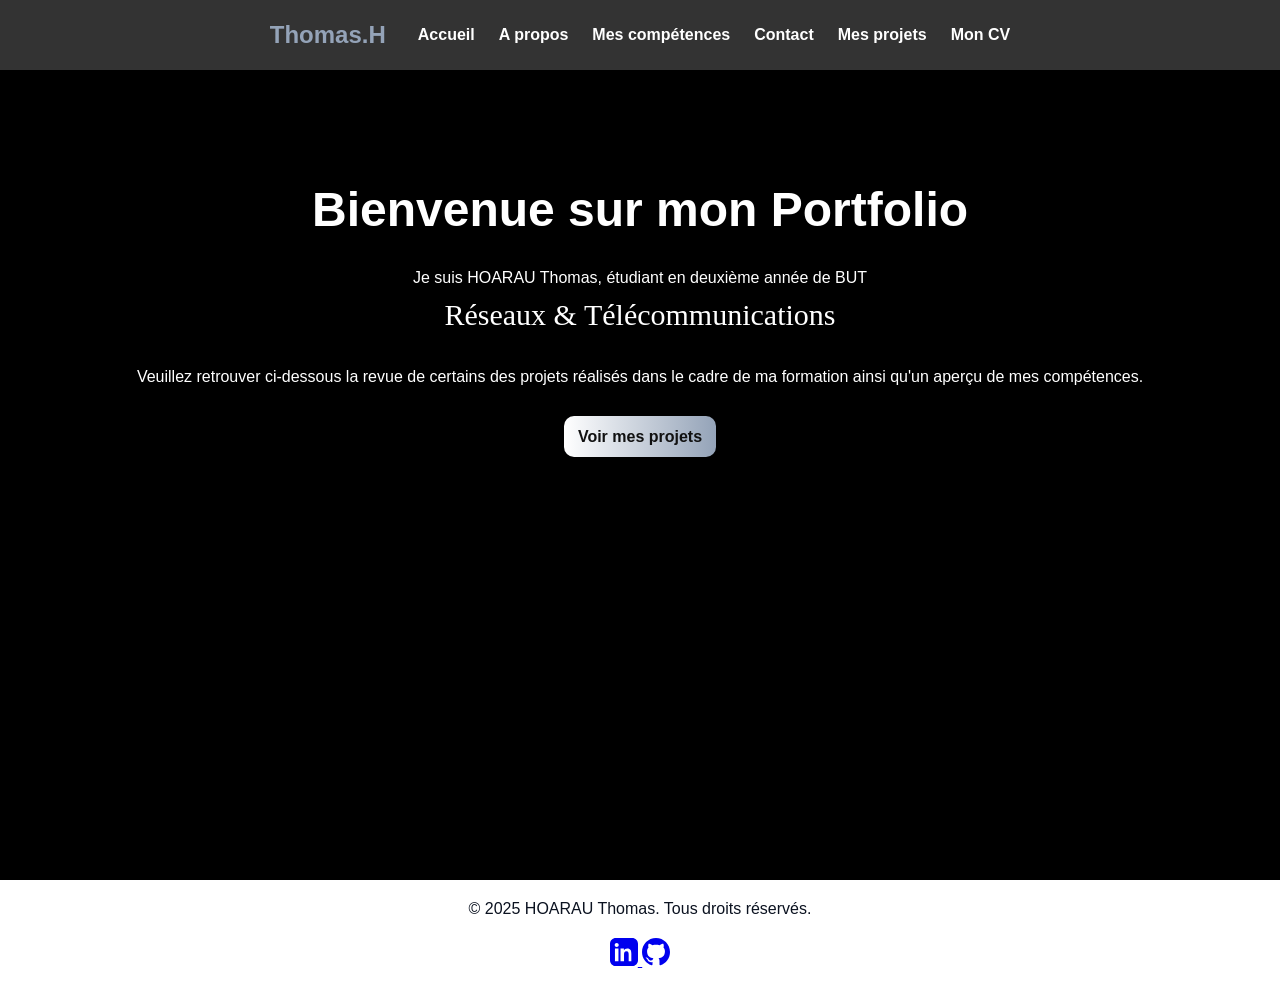
==== index.html @ 3e9ec756 "ajout projet cedric et hierachisation des fichiers" ====
<!DOCTYPE html>
<html lang="fr">

<head>
    <meta charset="UTF-8">
    <meta name="viewport" content="width=device-width, initial-scale=1.0">
    <title>Portfolio</title>
    <link rel="icon" href="">
    <link rel="stylesheet" href="style.css">
    <link href="https://api.fontshare.com/v2/css?f[]=cabinet-grotesk@800&f[]=boska@501&display=swap" rel="stylesheet">

</head>


    <!-- En-tête -->
    <header>
        <nav>
            <div class="logo">Thomas.H</div>
            <ul>
                <li><a href="#hero" onclick="openTab(event, 'hero')">Accueil</a></li>
                <li><a href="#about" onclick="openTab(event, 'about')">A propos</a></li>
                <li><a href="#competences" onclick="openTab(event, 'competences')">Mes compétences</a></li>
                <li><a href="#contact" onclick="openTab(event, 'contact')">Contact</a></li>
                <li><a href="#projets" onclick="openTab(event, 'projets')">Mes projets</a></li>
                <li><a href="#cv" onclick="openTab(event, 'cv')">Mon CV</a></li>
                
            </ul>
        </nav>
    </header>
<body>
    <!-- Section Hero -->
    <section id="hero" div class="hero tab-content">
        <br><br><br><br>
        <h1>Bienvenue sur mon Portfolio</h1>
        <p>Je suis HOARAU Thomas, étudiant en deuxième année de BUT <br> <span class="rt">Réseaux &
                Télécommunications</span> <br><br>
            Veuillez retrouver ci-dessous la revue de certains des projets réalisés dans le cadre de ma formation ainsi
            qu'un aperçu de mes compétences.</p>
        <br>
        <a href="#projets" onclick="openTab(event, 'projets')" class="btn">Voir mes projets</a>

    </section>

    <!-- Section A propos -->
    
    <section id="about" class="tab-content hidden">
        <br><br><br><br>
        <div class="about-exp">
            <h2><span class="rt">A propos de moi</span></h2>

            <div class="about-card-container">
                <div class="exp-card">
                    <img src="img/moi.jpg" alt="">
                </div>

                <section style="display: flex; flex-direction: column; gap: 2rem; margin: 0 auto;">
                    <p>Tout d’abord, je suis HOARAU Thomas, j’ai actuellement 20 ans et je suis étudiant <br>en deuxième
                        année de <b>BUT - Réseaux & Télécom</b> à l’IUT de La Réunion.
                        <br>Sérieux et discipliné, je suis profondément investi dans ce que j’entreprend.
                    </p>

                    <p>Vous retrouverez mon parcours et mon experience sur mon CV :</p>
                    <a href="#cv" onclick="openTab(event, 'cv')" class="btn">Voir mon CV</a>
                </section>

            </div>

            <br>
            
        </div>

        <!-- Section Centre d'Inrérets-->
        <div id="about-exp">
            <h2><span class="rt">Mes Centres d’intérêt</span></h2>
            <p class="intro">En dehors de mes études et projets en réseaux & télécommunications, j’aime explorer ces
                domaines :</p><br>

            <div class="interests-grid">
                <div class="interest-card">
                    <div class="icon">⚽</div>
                    <h3>Sport </h3>
                    <p>Passionné de football et de musculation, j’aime me dépasser mais aussi travailler en équipe.</p>
                </div>

                <div class="interest-card">
                    <div class="icon">🎶</div>
                    <h3>Musique</h3>
                    <p>Amoureux de la musique, je passe beaucoup de temps à en écouter et parfois à en faire.</p>
                </div>

                <div class="interest-card">
                    <div class="icon">📘</div>
                    <h3>Apprentissage </h3>
                    <p>L'apprentissage est quelque chose dont j'accorde une certaine importance.</p>
                </div>

                <div class="interest-card">
                    <div class="icon">✈️</div>
                    <h3>Voyages & Découverte</h3>
                    <p>Découvrir de nouvelles cultures, paysages et modes de vie m’inspire beaucoup.</p>
                </div>

                <div class="interest-card">
                    <div class="icon">👔</div>
                    <h3>Mode & Fashion</h3>
                    <p>Fortement inspiré par le mouvement fashion, j'acorde une attention particulière à la mode et aux
                        sneackers.</p>
                </div>

            </div>
        </div>
        <br><br>
    </section>


    <!-- Section Compétences -->
    <section id="competences" class="tab-content hidden">
        <br><br><br><br>
        <h4><span class="rt">MES COMPÉTENCES</span></h4><br>

        <div class="competences-section">
            <h2 class="section-title">Compétences Techniques</h2>

            <div class="competence-flex">

            <div class="competences-grid">
                <p>Réseau</p>
                <div class="competence-item">
                    <div class="competence-title">Configuration Equipements Cisco</div>
                    <div class="competence-details">Routeurs, Switchs</div>
                </div>
                <div class="competence-item">
                    <div class="competence-title">Services Réseaux</div>
                    <div class="competence-details">DNS, DHCP, SSH</div>
                </div>
                <div class="competence-item">
                    <div class="competence-title">Protocole réseau</div>
                    <div class="competence-details">VLAN, FHRP, Etherchannel...</div>
                </div>
                <div class="competence-item">
                    <div class="competence-title">Protocole de routage</div>
                    <div class="competence-details">OSPF, RIP, EIGRP</div>
                </div>
                <div class="competence-item">
                    <div class="competence-title">Sécurité</div>
                    <div class="competence-details">Pare-Feu Stormshield, ACL</div>
                </div>
            </div>

            <div class ="competences-grid">
                <p>Système / Informatique </p>
                
                <div class="competence-item">
                    <div class="competence-title">Administration Systèmes</div>
                    <div class="competence-details">Linux/Unix, Active Directory</div>
                </div>

                <div class="competence-item">
                    <div class="competence-title">Virtualisation</div>
                    <div class="competence-details">Hyperviseur, Cluster</div>
                </div>
                <div class="competence-item">
                    <div class="competence-title">DevOps</div>
                    <div class="competence-details">Docker, Git, CI-CD</div>
                </div>
                <div class="competence-item">
                    <div class="competence-title">Scripting</div>
                    <div class="competence-details">Powershell, bash</div>
                </div>
                <div class="competence-item">
                    <div class="competence-title">Développement Web</div>
                    <div class="competence-details">HTML, CSS, JavaScript</div>
                </div>
                
            </div>

            <div class="competences-grid">
            <p>Telecom'</p>

                <div class="competence-item">
                    <div class="competence-title">Technologies d'Accès</div>
                    <div class="competence-details">FTTx, xDSL</div>
                </div>
                <div class="competence-item">
                    <div class="competence-title">Réseaux d'opérateurs</div>
                    <div class="competence-details">BGP, MPLS, VPN</div>
                </div>
                
                <div class="competence-item">
                    <div class="competence-title">Notions réseau mobile</div>
                    <div class="competence-details">GSM, 3G, 4G, 5G</div>
                </div>
                <div class="competence-item">
                    <div class="competence-title">Notion en radio & transmissions</div>
                    <div class="competence-details">FH, ondes éléctromagnétique</div>
                </div>
                <div class="competence-item">
                    <div class="competence-title">Soudure & Mesure Optique</div>
                    <div class="competence-details">Soudeuse, Reflectomètre, Photomètre</div>
                </div>
                <div class="competence-item">
                    <div class="competence-title">VoIP</div>
                    <div class="competence-details">ToIP, Asterisk, QoS</div>
                </div>
            </div>
            </div>
        </div>

        <div class="competences-section">
            <h2 class="section-title">Compétences Transversales</h2>
            <div class="competences-grid">
                <div class="competence-item">
                    <div class="competence-title">Anglais</div>
                    <div class="competence-details">Capacité professionnelle / Niveau avancé</div>
                </div>
                <div class="competence-item">
                    <div class="competence-title">Soft Skills</div>
                    <div class="competence-details">Autonomie, communication, gestion du stress, esprit d'équipe</div>
                </div>
            </div>
        </div>
    </section>



    <!-- Section Contact -->
    <section id="contact-overall" class="contact-overall">
        <section id="contact" class="tab-content hidden">
            <br><br><br>
            <div class="contact_1">
                <h1>Contact</h1>
                <p>📞0693 32 64 75<br>
                    ✉️ t.hoarau@rt-iut.re<br><br>
                    Vous pouvez également remplir ce formulaire pour toutes demandes</p>
                <form>
                    <label for="name">Nom :</label>
                    <input type="text" id="name" name="name" required>

                    <label for="email">Email :</label>
                    <input type="email" id="email" name="email" required>
                    <br />

                    <label for="message">Message :</label>
                    <textarea id="message" name="message" rows="5" required></textarea>

                    <button class="btn">Envoyer</button>
                </form>
            </div>
        </section>
    </section>


    <!-- -----------Projet--------------------- -->
    <section id="projets" class="tab-content hidden">
  <h2>Mes projets académique</h2>
  <p class="intro">Voici quelques-uns des projets académique que j’ai pu réalisés dans le cadre de certains Projet de mon parcours en Réseaux & Télécommunications.</p>

  <div class="projects-grid">
    

    <div class="project-card">
      <img src="img/stormshield.webp" alt="GNS3">
      <div class="content">
        <h3>Réseau Sécurisé</h3>
        <p>Sécurisation d'un réseau avec Pare-Feu Stormshiekd : Mis en place de règles de filtrage/NAT, DMZ et LAN</p>
        <div class="tags">
          <span>Stormshield</span><span>Firewall</span><span>NAT</span>
        </div>
        <a href="doc/401.pdf" class="btn">Voir plus</a>
      </div>
    </div>

    <div class="project-card">
      <img src="img/410.png" alt="MPLS">
      <div class="content">
        <h3>VPN MPLS</h3>
        <p>Création d'un mini-réseau d'opérateur et mis en place d'un lien VPN MPLS avec la manipulation de BGP, MP-BGP, IGP... Sur des routeurs Cisco physique</p>
        <div class="tags">
          <span>MPLS</span><span>VPN</span><span>Cisco</span>
        </div>
        <a href="doc/410.pdf" class="btn">Voir plus</a>
      </div>
    </div>

    <div class="project-card">
      <img src="img/projet.png" alt="projet">
      <div class="content">
        <h3>Infrastructure Télécom' 4G/5G</h3>
        <p>Reflection et conception d'une infrastructure de télécommunications de réseau mobile 4G/5G</p>
        <div class="tags">
          <span>Télécom</span><span>4G</span><span>5G</span><span>Antenne</span>
        </div>
        <a href="doc/projet.pdf" class="btn">Voir plus</a>
      </div>
    </div>

    <div class="project-card">
      <img src="img/409.png" alt="devops">
      <div class="content">
        <h3>Outils DevOps</h3>
        <p>Introduction et utilisation de la contenerisation avec Docker, Git, GitLab et mis en place d'une pipeline CI/CD</p>
        <div class="tags">
          <span>Docker</span><span>Git</span><span>CI/CD</span>
        </div>
        <a href="doc/409.pdf" class="btn">Voir plus</a>
      </div>
    </div>

    <div class="project-card">
      <img src="img/317.png" alt="Virtualisation">
      <div class="content">
        <h3>Virtualisation Avancée</h3>
        <p>Création et configuration d'un datacenter et d'un cluster entre plusieurs ESXi depuis une VM de gestion vCenter </p>
        <div class="tags">
          <span>ESXi</span><span>vCenter</span><span>Cluster</span><span>Datacenter</span>
        </div>
        <a href="doc/317.pdf" class="btn">Voir plus</a>
      </div>
    </div>

    <div class="project-card">
      <img src="img/103.png" alt="Audit Wi-Fi">
      <div class="content">
        <h3>Réalisation d'un audit Wi-Fi</h3>
        <p>Réalisation d'un audits Wi-Fi professionnel pour mesurer la qualité du réseau Wi-Fi du département Réseaux & Télécom.</p>
        <div class="tags">
          <span>NetSpot</span><span>Canva</span>
        </div>
        <a href="doc/103.pdf" class="btn">Voir plus</a>
      </div>
    </div>

    <div class="project-card">
      <img src="img/316.png" alt="VoIP">
      <div class="content">
        <h3>Mis en place d'un evironnement de VoIP</h3>
        <p>Mis en place d'un LAB packet tracer de VoIP permettant l'interconnexion et la communication entre deux réseaux différents à travers des Serveur TFTP/Call Manager Express </p>
        <div class="tags">
          <span>ToIP</span><span>PacketTracer</span>
        </div>
        <a href="doc/316.pdf" class="btn">Voir plus</a>
      </div>
    </div>

    <div class="project-card">
      <img src="img/antenne.png" alt="Antenne">
      <div class="content">
        <h3>Mis en place de dispositif de Télécommunications</h3>
        <p>Mise en place d'antennes dans le but de capter et analyser des signaux TNT, FM, ADSB...</p>
        <div class="tags">
          <span>Antennes</span><span>Radio</span>
        </div>
        <a href="doc/304.pdf" class="btn">Voir plus</a>
      </div>
    </div>

    <div class="project-card">
      <img src="img/reseau.png" alt="Réseau">
      <div class="content">
        <h3>Création d'une topologie réseau et déploiement de services</h3>
        <p>Mise en place d'une topologie réseau en physique fonctionnel avec le déploiement de service (Samba, Moodle & DHCP)</p>
        <div class="tags">
          <span>Windows/Linux</span><span>Cisco</span><span>Services réseaux</span>
        </div>
        <a href="doc/204.pdf" class="btn">Voir plus</a>
      </div>
    </div>

    <div class="project-card">
      <img src="img/302.png" alt="Web">
      <div class="content">
        <h3>Création d'une application Web</h3>
        <p>Mise en place d'une application Web de messagerie permettant l'échange de messages entre plusieurs utilisateurs ayant un compte.
        </p>
        <div class="tags">
          <span>CSS</span><span>TypeScript</span><span>WebSocket</span>
        </div>
        <a href="doc/302.pdf" class="btn">Voir plus</a>
      </div>
    </div>


    <div class="project-card">
      <img src="img/303.png" alt="">
      <div class="content">
        <h3>Conception d'un résau informatique adapté au multimédia</h3>
        <p>Conception entière d'un réseau informatique pour une PME avec solution multimédia (SAN, FireWall, VPN...) et réalisation d'un PoC avec point d'accés Wi-Fi, portail captif, servuer de streaming...
        </p>
        <div class="tags">
          <span>Multimédia</span><span>Réseau</span><span>Sécurité</span>
        </div>
        <a href="doc/303.pdf" class="btn">Voir plus</a>
      </div>
    </div>

     <div class="project-card">
      <img src="img/306.png" alt="">
      <div class="content">
        <h3>Prise de mesure et soudure de fibre optique</h3>
        <p>Utilisation de la réfléctométrie et de la photométrie pour effectuer des mesures sur une fibre optique.
          Utilisation également d'une cliveuse et d'une soudeuse pour effectuer des soudures entre deux fibres optiques
        </p>
        <div class="tags">
          <span>Réfléctométrie</span><span>Photométrie</span><span>Soudure</span>
        </div>
        <a href="doc/306.pdf" class="btn">Voir plus</a>
      </div>
    </div>
        <div class="project-card">
            <img src="img/PI.png" alt="Projet Raspberry Pi">
            <div class="content">
                <h3>Initiation aux réseaux informatiques</h3>
                <p>Configuration d’un Raspberry Pi pour piloter des LEDs et capteurs à distance via SSH et scripts Python.</p>
                <div class="tags">
                <span>Linux</span><span>SSH</span><span>Python</span><span>Raspberry Pi</span>
                </div>
                <a href="doc/102.pdf" class="btn">Voir plus</a>
            </div>
        </div>
  </div>
  <br>
  <br>
<!-- </section>

<section id="projets"> -->
  <h2>Mes projets bénévoles</h2>
  <p class="intro">Voici quelques-uns des projets que j’ai réalisés en dehors du cadre de ma formation.</p>

  <div class="projects-grid">
    
    <div class="project-card">
      <img src="img/jpo.jpg" alt="jpo">
      <div class="content">
        <h3>Journée Portes Ouvertes 2025</h3>
        <p>Présentation du BUT - Réseaux & Télécommunications lors de la journée portes ouvertes de l'IUT, interactions et échanges avec les futurs étudiants en recherche d'une formation post-bac </p>
        <div class="tags">
          <span>JPO</span><span>R&T</span><span>2025</span>
        </div>
        
      </div>
    </div>

    <div class="project-card">
      <img src="img/forum.jpg" alt="forum">
      <div class="content">
        <h3>Forum des anciens élèves 2025</h3>
        <p>Participation au forum des anciens élève 2025 de Lycée Jean Joly afin de présenter ma formation aux lycéens en Terminal</p>
        <div class="tags">
          <span>Forum</span><span>Jean Joly</span><span>2025</span>
        </div>
        
      </div>
    </div>

  
  </div>
  <br>
<h2>Mes projets personnels</h2>
  <p class="intro">Voici certains projets personnel que je souhaite réaliser durant ma deuxième et troisième année de BUT</p>

  <div class="projects-grid">
    
    <div class="project-card">
      <img src="img/ccna.png" alt="">
      <div class="content">
        <h3>Obtention du CCNA</h3>
        <p>Le CCNA (Cisco Certified Network Associate) est une certification Cisco reconnue internationalement. Il permet d'apprendre les bases des réseaux informatiques, le fonctionnement des routeurs, des commutateurs, ainsi que les principaux protocoles réseau utilisés dans les infrastructures professionnelles </p>
        <div class="tags">
          <span>CCNA</span><span>Cisco</span><span>
            Routing & Switching
          </span>
        </div>
        
      </div>
    </div>

    <div class="project-card">
      <img src="img/toeic.png" alt="toeic">
      <div class="content">
        <h3>Obtention du TOEIC</h3>
        <p>Le TOEIC (Test of English for International Communication) est une certification en langue Anglaise très reconnu dans le monde des entreprises et des ingénieurs </p>
        <div class="tags">
          <span>English</span><span>Internationnal</span>
        </div>
        
      </div>
    </div>
  
  </div><br>

  <h2>Mon projet professionnel</h2>
  <p class="intro">Aprés mon diplôme du BUT - Réseaux & Télécom, j'aimerais m'orienter vers une école qui propose une formation d'ingénieur dans le domaine des télécommunications comme celles-ci :</p>

  <div class="projects-grid">
    
    <div class="project-card">
      <img src="img/imt.jpg" alt="">
      <div class="content">
        <h3>IMT - Nord Europe</h3>
        <p>IMT Nord Paris est une école de l'institut Mines-Télécom et propose une formation d'Ingénieur spécialité – Informatique, Télécommunications et Réseaux
          <br>Compétences en mathématiques, électronique / réseaux / télécom  </p>
        <div class="tags">
          <span>Admissions sur titre BUT3</span><span>Lille</span>
        </div>
        
      </div>
    </div>

    <div class="project-card">
      <img src="img/sud.jpg" alt="">
      <div class="content">
        <h3>Télécom SudParis</h3>
        <p>Télécom SudParis forme des ingénieurs généralistes du numérique, avec des possibilités d’approfondissement dans des thématiques liées aux réseaux, télécoms, cybersécurité, etc.
          <br>Profil technique solide réseaux, télécoms, informatique embarquée, anglais </p>
        <div class="tags">
          <span>Admissions sur titre BUT3</span><span>Ile-de-France</span>
        </div>
        
      </div>
    </div>
     <div class="project-card">
      <img src="img/insa.jpg" alt="forum">
      <div class="content">
        <h3>INSA de Lyon</h3>
        <p>L'INSA de Lyon propose une formation en Télécommunications, Service et Usages
          <br>Profil technique solide réseaux, télécoms, informatique.  </p>
        <div class="tags">
          <span>Admissions sur titre BUT3</span><span>Lyon</span>
        </div>
        
      </div>
    </div>
  
  </div><br>
  <p class="intro">Vous pouvez retrouvez la decription de mon projet professionnel ici :<br>
  <a href="doc/projetHOARAU-vfinal.pdf" class="btn">Voir plus</a></p>
</section>
    

        <!-- -------CV------------- -->
    <section id="cv" class="tab-content hidden">
        <div class="cv-content">
            <br><br><br>
            <h1><span class="rt" >Curriculum Vitae</span></h1>
            <p> Veuillez retrouver ci-dessous mon CV en format PDF.<br></p>
        </div>
    
    
    
        <!-- Insérer un PDF -->
        <iframe src="doc/cv.pdf" width="50%" height="600px"></iframe>

        <!-- Lien pour télécharger le CV -->
        <p><a href="doc/cv.pdf" download class="btn">Consulter mon CV</a></p>
        <br>
    </section>
    <!-- footer -->
    <footer>
        <p>&copy; 2025 HOARAU Thomas. Tous droits réservés.</p>
        <footer>
            <a href="https://www.linkedin.com/in/thomas-hoarau-48237b341/" target="_blank" class="linkedin-icon"
                aria-label="LinkedIn">
                <svg xmlns="http://www.w3.org/2000/svg" width="28" height="28" viewBox="0 0 24 24" fill="currentColor">
                    <path d="M19 0h-14c-2.76 0-5 2.24-5 5v14c0 2.76 2.24 5 5 5h14c2.76 
            0 5-2.24 5-5v-14c0-2.76-2.24-5-5-5zm-11.75 
             20h-3v-11h3v11zm-1.5-12.27c-.96 0-1.73-.79-1.73-1.73 
             0-.95.77-1.73 1.73-1.73s1.73.78 1.73 
             1.73c0 .94-.77 1.73-1.73 1.73zm13.25 
             12.27h-3v-5.6c0-1.33-.03-3.04-1.85-3.04-1.85 
             0-2.13 1.45-2.13 2.94v5.7h-3v-11h2.88v1.5h.04c.4-.76 
             1.36-1.56 2.8-1.56 3 0 3.55 1.98 3.55 4.56v6.5z" />
                </svg>
            </a>

            <a href="https://github.com/Thomas-hru" target="_blank" class="github-icon" aria-label="GitHub">
              <svg xmlns="http://www.w3.org/2000/svg" width="28" height="28" viewBox="0 0 24 24" fill="currentColor">
                <path d="M12 0c-6.626 0-12 5.373-12 12 0 5.302 3.438 9.8 8.207 11.387.599.111.793-.261.793-.577v-2.234c-3.338.726-4.033-1.416-4.033-1.416-.546-1.387-1.333-1.756-1.333-1.756-1.089-.745.083-.729.083-.729 1.205.084 1.839 1.237 1.839 1.237 1.07 1.834 2.807 1.304 3.492.997.107-.775.418-1.305.762-1.604-2.665-.305-5.467-1.334-5.467-5.931 0-1.311.469-2.381 1.236-3.221-.124-.303-.535-1.524.117-3.176 0 0 1.008-.322 3.301 1.23.957-.266 1.983-.399 3.003-.404 1.02.005 2.047.138 3.006.404 2.291-1.552 3.297-1.23 3.297-1.23.653 1.653.242 2.874.118 3.176.77.84 1.235 1.911 1.235 3.221 0 4.609-2.807 5.624-5.479 5.921.43.372.823 1.102.823 2.222v3.293c0 .319.192.694.801.576 4.765-1.589 8.199-6.086 8.199-11.386 0-6.627-5.373-12-12-12z" />
              </svg>
            </a>

        </footer>
</body>

</html>
<script>
    function openTab(event, tabName) {
        event.preventDefault();

        // 1. On cache toutes les sections en ajoutant 'hidden'
        let contents = document.getElementsByClassName("tab-content");
        for (let i = 0; i < contents.length; i++) {
            contents[i].classList.add("hidden");
        }

        // 2. On affiche la section demandée en retirant 'hidden'
        document.getElementById(tabName).classList.remove("hidden");

        // 3. Gestion des liens actifs (visuel navbar)
        let navLinks = document.querySelectorAll("nav ul li a");
        navLinks.forEach(link => link.classList.remove("active-link"));
        event.currentTarget.classList.add("active-link");
    }
</script>
---- style.css ----
/* styles.css */
* {
    margin: 0;
    padding: 0;
    box-sizing: border-box;
    font-family: Arial, sans-serif;
}

:root{
--bg:#0f1724; --card:#0b1220; --accent:#7c3aed; --muted:#94a3b8; --glass: rgba(255,255,255,0.04);
--radius:14px; --gap:18px;
--success:#10b981; --danger:#ef4444;
--blanc:#ffffff; 
}

/* On cache toutes les sections par défaut */
.tab-content {
    /* padding: 150px; */
    animation: fadeIn 0.5s; /* Petit effet de transition sympa */
}

/* On crée une classe pour cacher les sections */
.tab-content.hidden {
    display: none !important;
}

/* Animation optionnelle */
@keyframes fadeIn {
    from { opacity: 0; transform: translateY(10px); }
    to { opacity: 1; transform: translateY(0); }
}


img {
	width: 300px;
	height: 350px;
}

.btn {
  display: inline-block;
  background: linear-gradient(90deg, #ffffff, #94a3b8 );
  color: #111;
  text-decoration: none;
  padding: 8px 14px;
  border-radius: 10px;
  font-weight: 600;
  transition: background 1s;
}

.btn:hover {
  background: linear-gradient(90deg, #94a3b8, #ffffff  );
}


ul {
  list-style: none;      /* supprime les puces */
  padding: 0;
  margin-left: 8px;
}

body {
font-family: 'Inter', sans-serif;
background: var(--muted);
color: #f1f5f9;
justify-content: center;
align-items: center;
height: 0vh;
margin: 0;
line-height: 1.6;
color: #333;
}


h2 {
text-align: center;
margin-bottom: 20px;
font-size: 24px;
}


html {
    scroll-behavior: smooth;
    text-align: center;
}


/* ---section haut de page ----- */
header {
    background-color: #333;
    color: #fff;
    padding: 1rem 1rem;
    position: fixed;
    width: 100%;
    top: 0;
    display: flex;
    /* justify-content: space-between; */
    align-items: center;
    z-index: 1000;
    text-align: center;
   
}

header .logo {
    font-size: 1.5rem;
    font-weight: bold;
    color: var(--muted);
}

header ul {
    list-style: none;
    display: flex;
    
}

header ul li {
    margin-left: 1.5rem;
    
}

header ul li a {
    color: #fff;
    text-decoration: none;
    font-weight: bold;
     flex: 1;
}

header ul li a:hover {
    color: var(--muted);
}

nav {
display: flex;
align-items: center;
justify-content: center;
 flex: 1;
}

.hero {
    background-color: black;
    height: 90vh;
    margin-top: 70px ;
    color: #fff;
    /* margin-top: 150px; */
    /* display: flex; */
    justify-content: center;
    align-items: center;
    text-align: center;
}

.rt{
    font-family: 'Boska', serif;
    font-size: 30px;
}


.hero h1 {
    /* margin-top: 150px; */
    font-size: 3rem;
    margin-bottom: 1rem;
}

.about h4{
  font-size: 2rem;
}

section {
    /* padding: 5rem 2rem; */
    text-align: center;
}

/* ----------section a propos ---------- */

.about {
    color: #000000;
    flex-direction: row !important;
    display: flex !important;          /* Active le mode Flexbox */
  justify-content: center; /* Centre les cartes horizontalement */
  align-items: flex-start;   /* Aligne les cartes pour qu'elles aient la même hauteur */
  gap: 30px;
    width: 100%;
    padding: 20px;
    box-sizing: border-box; /* Pour que le padding ne casse pas la largeur */
}

.about-exp{
  flex: 1;
  background: rgba(255, 255, 255, 0.5);
  border-radius: 16px;
  margin-left: 20px;
  margin-right: 20px;
  padding: 30px 40px;
  box-shadow: 0 8px 20px rgba(0, 0, 0, 0.4);/* max-width: 400px; */
  width: 95%;
  margin-bottom: 50px;
}

.about-card-container {
  display: flex;
  align-items: center;
  gap: 1rem;
}

.exp-card{
  width : 300px;
  height : 300px;
    background: rgba(0, 0, 0, 5);
    transition: transform .3s ease, box-shadow .3s ease;
   ;
}

.exp-card:hover {
  transform: translateY(-3px);
  box-shadow: 0 6px 25px rgba(0,0,0,0.4);
}

.exp-card img {
  width: 100%;
  height: 100%;
  object-fit: cover;
   display: flex;
  justify-content: center;
  align-items: center;
}

.exp-card .content {
  padding: 15px;
  text-align: left;
}

.exp-card h3 {
  font-size: 18px;
  margin-bottom: 8px;
  color: var(--bg);
}

.exp-card p {
  font-size: 14px;
  color: var(--card);
  margin-bottom: 12px;
}

/* ------section centre d'intéret--------- */

.interets {
  flex: 1;
  background: rgba(136, 134, 134, 0.5);
  border-radius: 16px;
  padding: 30px 40px;
  max-width : 400px;
  width : auto ;
  /* margin-left: auto;
  margin-right: auto; */
  /* color: #f1f5f9;
  text-align: center;
  box-shadow: 0 6px 20px rgba(0, 0, 0, 0.25); */
}

.interets h2 {
  font-size: 28px;
  margin-bottom: 10px;
  color: var(--bg);
}

.interets .intro {
  color: var(--card);
  margin-bottom: 30px;
}

.interests-grid {
  display: grid;
  grid-template-columns: repeat(auto-fit, minmax(220px, 1fr));
  gap: 20px;
}

.interest-card {
  background: rgba(255, 255, 255, 1);
  border-radius: 14px;
  padding: 20px;
  transition: transform 0.25s ease, background 0.25s ease;
  color: var(--card);
}

.interest-card:hover {
  transform: translateY(-6px);
  background: rgba(255, 255, 255, 0.1);
}

.interest-card .icon {
  font-size: 36px;
  margin-bottom: 10px;
}

.interest-card h3 {
  margin: 10px 0 8px;
  color: var(--card);
}

/*---------------- Section Compétences---------------- */
#competences {
    max-width: 1000px;
    margin: 0 auto;
    /* padding: 40px 20px; */
}

#competences h1 {
    text-align: center;
    font-size: 2.5rem;
    margin-bottom: 50px;
    font-weight: 300;
    letter-spacing: 2px;
}

.competence-flex{
  display: flex;
}

.competences-section {
    background: rgba(255, 255, 255, 0.5);
    border-radius: 20px;
    padding: 50px;
    box-shadow: 0 20px 60px rgba(0, 0, 0, 0.1);
    margin-bottom: 30px;
    
}

.section-title {
    font-size: 1.8rem;
    color: #2d3748;
    margin-bottom: 35px;
    font-weight: 400;
    border-bottom: 2px solid #e2e8f0;
    padding-bottom: 15px;
}

.competences-grid {
    /* display: flex; */
    /* grid-template-columns: repeat(auto-fit, minmax(250px, 1fr)); */
    gap: 20px;
}

.competence-item {
  margin: 10px;
  flex: 1;
    padding: 20px;
    background: #f7fafc;
    border-radius: 10px;
    border-left: 4px solid #667eea;
    transition: all 0.3s ease;
}

.competence-item:hover {
    transform: translateX(5px);
    box-shadow: 0 5px 15px rgba(102, 126, 234, 0.2);
    background: #edf2f7;
}

.competence-title {
    font-size: 1.1rem;
    color: #2d3748;
    font-weight: 500;
    margin-bottom: 8px;
}

.competence-details {
    font-size: 0.9rem;
    color: #718096;
    line-height: 1.5;
}

/* Responsive */
@media (max-width: 768px) {
    .competences-section {
        padding: 30px 20px;
    }

    #competences h1 {
        font-size: 2rem;
    }

    .section-title {
        font-size: 1.5rem;
    }

    .competences-grid {
        grid-template-columns: 1fr;
    }
}


.contact {
    
    color: #ffffff;
    background-color: rgba(255 ,255,255,0.5);
    justify-content: center;
    align-items: center;
    text-align: center;
    /* background: var(--bg); */
    border-radius: 16px;
    padding: 30px 40px;
    box-shadow: 0 8px 20px rgba(0, 0, 0, 0.4);
    max-width: 500px;
    width: 90%;
    margin-left: auto;
    margin-right: auto;
    margin-top: 20px;
    margin-bottom: 20px;

}

.contact_1{
  background-color: rgba(255 ,255,255,0.5);
  border-radius: 16px;
    padding: 30px 40px;
    margin-left: 20px;
    margin-right: 20px;
    margin-top: 20px;
    margin-bottom: 20px;
}
.contact h1 {
    font-size: 3rem;
    margin-bottom: 1rem;
}

form {
    max-width: 500px;
    margin: 0 auto;
    display: flex;
    flex-direction: column;
}

form label {
    margin: 0.5rem 0 0.25rem;
    font-weight: bold;
}

form input, form textarea {
    padding: 0.5rem;
    border: 1px solid #ccc;
    border-radius: 5px;
}

form button {
  display: inline-block;
  background: linear-gradient(90deg, #ffffff, #94a3b8 );
  color: #111;
  text-decoration: none;
  padding: 8px 14px;
  border-radius: 10px;
  font-weight: 600;
  transition: background 0.5s;
  margin-top: 30px;
}

form button:hover {
    background-color: #ffffff;
}



/* ------section footer  ----------*/
footer {
    background-color: var(--blanc);
    color: var(--card);
    text-align: center;
    padding: 1rem 0;
}

/* ------Page projet---------  */

#projets {
  margin-top: 40px;
  background: #0f1724;
  color: #f1f5f9;
  padding: 60px 20px;
  text-align: center;
}

#projets h2 {
  font-size: 28px;
  color: var(--blanc)
}

#projets .intro {
  color: #94a3b8;
  margin: 10px auto 40px;
  max-width: 700px;
  font-size: 15px;
}

.projects-grid {
  display: grid;
  grid-template-columns: repeat(auto-fit, minmax(280px, 1fr));
  gap: 25px;
  max-width: 1100px;
  margin: 0 auto;
}

.project-card {
  background: rgba(255,255,255,0.05);
  border-radius: 16px;
 
  overflow: hidden;
  box-shadow: 0 4px 15px rgba(0,0,0,0.25);
  transition: transform 0.25s ease, box-shadow 0.25s ease;

}

.project-card:hover {
  transform: translateY(-6px);
  box-shadow: 0 6px 25px rgba(0,0,0,0.4);
}

.project-card img {
  width: 80%;
  height: 200px;
  object-fit: cover;
}

.project-card .content {
  padding: 18px;
  text-align: left;
}

.project-card h3 {
  font-size: 18px;
  margin-bottom: 8px;
  color: #fff;
}

.project-card p {
  font-size: 14px;
  color: #cbd5e1;
  margin-bottom: 12px;
}

.tags {
  display: flex;
  flex-wrap: wrap;
  gap: 8px;
  margin-bottom: 12px;
}

.tags span {
  background: var(--bg);
  color: var(--blanc);
  padding: 4px 8px;
  border-radius: 8px;
  font-size: 12px;
}


/*------ page CV --------*/

.cv{
  background-color: var(--bg);
  color: var(--blanc);
  margin-bottom: 15px;
}
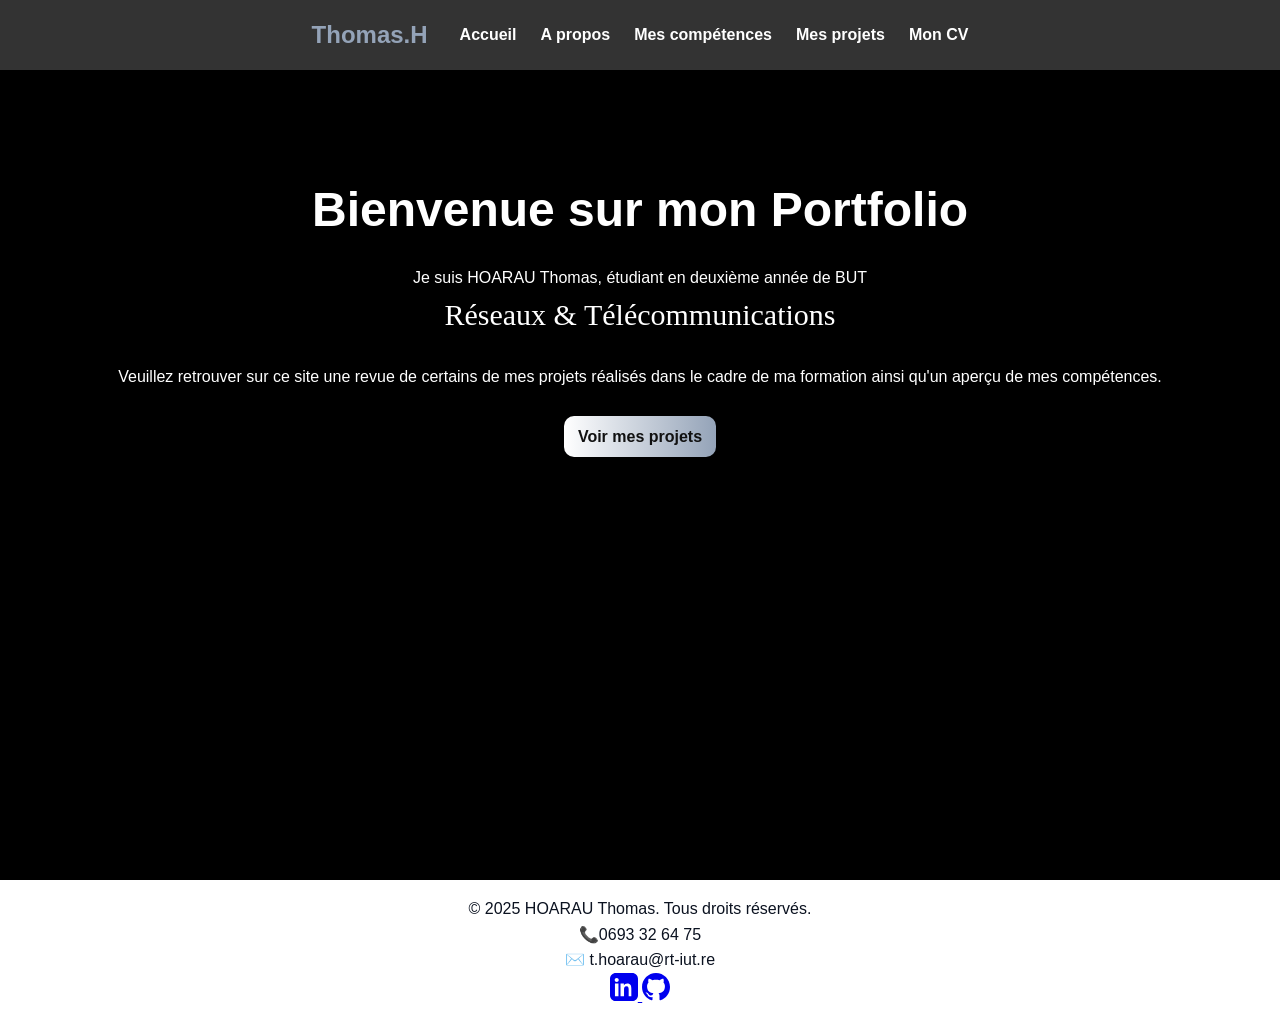
==== commit dafa2998: "ajout logo" ====
--- a/index.html
+++ b/index.html
@@ -5,7 +5,7 @@
     <meta charset="UTF-8">
     <meta name="viewport" content="width=device-width, initial-scale=1.0">
     <title>Portfolio</title>
-    <link rel="icon" href="">
+    <link rel="icon" href="img/logo.png">
     <link rel="stylesheet" href="style.css">
     <link href="https://api.fontshare.com/v2/css?f[]=cabinet-grotesk@800&f[]=boska@501&display=swap" rel="stylesheet">
 
@@ -20,7 +20,7 @@
                 <li><a href="#hero" onclick="openTab(event, 'hero')">Accueil</a></li>
                 <li><a href="#about" onclick="openTab(event, 'about')">A propos</a></li>
                 <li><a href="#competences" onclick="openTab(event, 'competences')">Mes compétences</a></li>
-                <li><a href="#contact" onclick="openTab(event, 'contact')">Contact</a></li>
+                <!-- <li><a href="#contact" onclick="openTab(event, 'contact')">Contact</a></li> -->
                 <li><a href="#projets" onclick="openTab(event, 'projets')">Mes projets</a></li>
                 <li><a href="#cv" onclick="openTab(event, 'cv')">Mon CV</a></li>
                 
@@ -34,7 +34,7 @@
         <h1>Bienvenue sur mon Portfolio</h1>
         <p>Je suis HOARAU Thomas, étudiant en deuxième année de BUT <br> <span class="rt">Réseaux &
                 Télécommunications</span> <br><br>
-            Veuillez retrouver ci-dessous la revue de certains des projets réalisés dans le cadre de ma formation ainsi
+            Veuillez retrouver sur ce site une revue de certains de mes projets réalisés dans le cadre de ma formation ainsi
             qu'un aperçu de mes compétences.</p>
         <br>
         <a href="#projets" onclick="openTab(event, 'projets')" class="btn">Voir mes projets</a>
@@ -50,7 +50,7 @@
 
             <div class="about-card-container">
                 <div class="exp-card">
-                    <img src="img/moi.jpg" alt="">
+                    <img src="img/moi.jpg" alt="about">
                 </div>
 
                 <section style="display: flex; flex-direction: column; gap: 2rem; margin: 0 auto;">
@@ -224,7 +224,7 @@
 
 
     <!-- Section Contact -->
-    <section id="contact-overall" class="contact-overall">
+    <!-- <section id="contact-overall" class="contact-overall">
         <section id="contact" class="tab-content hidden">
             <br><br><br>
             <div class="contact_1">
@@ -247,7 +247,7 @@
                 </form>
             </div>
         </section>
-    </section>
+    </section> -->
 
 
     <!-- -----------Projet--------------------- -->
@@ -259,7 +259,7 @@
     
 
     <div class="project-card">
-      <img src="img/stormshield.webp" alt="GNS3">
+      <img src="img/stormshield.webp" alt="stormshield">
       <div class="content">
         <h3>Réseau Sécurisé</h3>
         <p>Sécurisation d'un réseau avec Pare-Feu Stormshiekd : Mis en place de règles de filtrage/NAT, DMZ et LAN</p>
@@ -283,10 +283,22 @@
     </div>
 
     <div class="project-card">
+      <img src="img/tp2410.png" alt="BGP">
+      <div class="content">
+        <h3>Manipulation BGP</h3>
+        <p>Création d'un mini-réseau d'opérateur et manipulatoon de BGP lors de la mis en place d'une relation de peering et de transit avec un autre opérateur simuler par une autre équipe</p>
+        <div class="tags">
+          <span>BGP</span><span>Peering</span><span>Transit</span>
+        </div>
+        <a href="doc/tp2410.pdf" class="btn">Voir plus</a>
+      </div>
+    </div>
+
+    <div class="project-card">
       <img src="img/projet.png" alt="projet">
       <div class="content">
         <h3>Infrastructure Télécom' 4G/5G</h3>
-        <p>Reflection et conception d'une infrastructure de télécommunications de réseau mobile 4G/5G</p>
+        <p>Reflection sur la conception d'une infrastructure de télécommunications de réseau mobile 4G/5G</p>
         <div class="tags">
           <span>Télécom</span><span>4G</span><span>5G</span><span>Antenne</span>
         </div>
@@ -330,70 +342,19 @@
       </div>
     </div>
 
-    <div class="project-card">
-      <img src="img/316.png" alt="VoIP">
-      <div class="content">
-        <h3>Mis en place d'un evironnement de VoIP</h3>
-        <p>Mis en place d'un LAB packet tracer de VoIP permettant l'interconnexion et la communication entre deux réseaux différents à travers des Serveur TFTP/Call Manager Express </p>
-        <div class="tags">
-          <span>ToIP</span><span>PacketTracer</span>
-        </div>
-        <a href="doc/316.pdf" class="btn">Voir plus</a>
-      </div>
-    </div>
-
-    <div class="project-card">
-      <img src="img/antenne.png" alt="Antenne">
-      <div class="content">
-        <h3>Mis en place de dispositif de Télécommunications</h3>
-        <p>Mise en place d'antennes dans le but de capter et analyser des signaux TNT, FM, ADSB...</p>
-        <div class="tags">
-          <span>Antennes</span><span>Radio</span>
-        </div>
-        <a href="doc/304.pdf" class="btn">Voir plus</a>
-      </div>
-    </div>
-
-    <div class="project-card">
-      <img src="img/reseau.png" alt="Réseau">
-      <div class="content">
-        <h3>Création d'une topologie réseau et déploiement de services</h3>
-        <p>Mise en place d'une topologie réseau en physique fonctionnel avec le déploiement de service (Samba, Moodle & DHCP)</p>
-        <div class="tags">
-          <span>Windows/Linux</span><span>Cisco</span><span>Services réseaux</span>
-        </div>
-        <a href="doc/204.pdf" class="btn">Voir plus</a>
-      </div>
-    </div>
-
-    <div class="project-card">
-      <img src="img/302.png" alt="Web">
-      <div class="content">
-        <h3>Création d'une application Web</h3>
-        <p>Mise en place d'une application Web de messagerie permettant l'échange de messages entre plusieurs utilisateurs ayant un compte.
-        </p>
-        <div class="tags">
-          <span>CSS</span><span>TypeScript</span><span>WebSocket</span>
-        </div>
-        <a href="doc/302.pdf" class="btn">Voir plus</a>
-      </div>
-    </div>
-
-
-    <div class="project-card">
-      <img src="img/303.png" alt="">
-      <div class="content">
-        <h3>Conception d'un résau informatique adapté au multimédia</h3>
-        <p>Conception entière d'un réseau informatique pour une PME avec solution multimédia (SAN, FireWall, VPN...) et réalisation d'un PoC avec point d'accés Wi-Fi, portail captif, servuer de streaming...
-        </p>
-        <div class="tags">
-          <span>Multimédia</span><span>Réseau</span><span>Sécurité</span>
-        </div>
-        <a href="doc/303.pdf" class="btn">Voir plus</a>
-      </div>
-    </div>
-
      <div class="project-card">
+      <img src="img/301.png" alt="OSPF">
+      <div class="content">
+        <h3>Manipulation OSPF, routage Inter-Vlan et ACL</h3>
+        <p>Mis en place d'un LAB packet tracer complet mettant en place un réseau OSPF avec plusieurs zones, routage Inter-Vlan et règle de filtrage ACL.</p>
+        <div class="tags">
+          <span>OSPF</span><span>Inter-Vlan</span><span>ACL</span><span>PacketTracer</span>
+        </div>
+        <a href="doc/301.pdf" class="btn">Voir plus</a>
+      </div>
+    </div>
+
+    <div class="project-card">
       <img src="img/306.png" alt="">
       <div class="content">
         <h3>Prise de mesure et soudure de fibre optique</h3>
@@ -406,6 +367,82 @@
         <a href="doc/306.pdf" class="btn">Voir plus</a>
       </div>
     </div>
+
+    <div class="project-card">
+      <img src="img/316.png" alt="VoIP">
+      <div class="content">
+        <h3>Mis en place d'un evironnement de VoIP</h3>
+        <p>Mis en place d'un LAB packet tracer de VoIP permettant l'interconnexion et la communication entre deux réseaux différents à travers des Serveur TFTP/Call Manager Express </p>
+        <div class="tags">
+          <span>ToIP</span><span>PacketTracer</span>
+        </div>
+        <a href="doc/316.pdf" class="btn">Voir plus</a>
+      </div>
+    </div>
+
+    <div class="project-card">
+      <img src="img/antenne.png" alt="Antenne">
+      <div class="content">
+        <h3>Mis en place de dispositif de Télécommunications</h3>
+        <p>Mise en place d'antennes dans le but de capter et analyser des signaux tel que la TNT, la radio FM ou encore les signaux ADS-B...</p>
+        <div class="tags">
+          <span>Antennes</span><span>Radio</span>
+        </div>
+        <a href="doc/304.pdf" class="btn">Voir plus</a>
+      </div>
+    </div>
+
+    <div class="project-card">
+      <img src="img/304-2.webp" alt="AD">
+      <div class="content">
+        <h3>Mis en place d'un Windows Active Directory</h3>
+        <p>Mise en place d'un contrôleur de domaine Active Directory sous Windows Server 2022, conception et organisation d'un annuiare et déploiement de GPO</p>
+        <div class="tags">
+          <span>AD</span><span>Windows</span>
+        </div>
+        <a href="doc/304-2.pdf" class="btn">Voir plus</a>
+      </div>
+    </div>
+
+    <div class="project-card">
+      <img src="img/reseau.png" alt="Réseau">
+      <div class="content">
+        <h3>Création d'une topologie réseau et déploiement de services</h3>
+        <p>Mise en place d'une topologie réseau en physique fonctionnel avec le déploiement de service (Samba, Moodle & DHCP)</p>
+        <div class="tags">
+          <span>Windows/Linux</span><span>Cisco</span><span>Services réseaux</span>
+        </div>
+        <a href="doc/204.pdf" class="btn">Voir plus</a>
+      </div>
+    </div>
+
+    <div class="project-card">
+      <img src="img/302.png" alt="Web">
+      <div class="content">
+        <h3>Création d'une application Web</h3>
+        <p>Mise en place d'une application Web de messagerie permettant l'échange de messages entre plusieurs utilisateurs ayant un compte.
+        </p>
+        <div class="tags">
+          <span>CSS</span><span>TypeScript</span><span>WebSocket</span>
+        </div>
+        <a href="doc/302.pdf" class="btn">Voir plus</a>
+      </div>
+    </div>
+
+
+    <div class="project-card">
+      <img src="img/303.png" alt="">
+      <div class="content">
+        <h3>Conception d'un résau informatique adapté au multimédia</h3>
+        <p>Conception entière d'un réseau informatique pour une PME avec solution multimédia (SAN, FireWall, VPN...) et réalisation d'un PoC avec point d'accés Wi-Fi, portail captif, servuer de streaming...
+        </p>
+        <div class="tags">
+          <span>Multimédia</span><span>Réseau</span><span>Sécurité</span>
+        </div>
+        <a href="doc/303.pdf" class="btn">Voir plus</a>
+      </div>
+    </div>
+
         <div class="project-card">
             <img src="img/PI.png" alt="Projet Raspberry Pi">
             <div class="content">
@@ -417,6 +454,18 @@
                 <a href="doc/102.pdf" class="btn">Voir plus</a>
             </div>
         </div>
+
+    <div class="project-card">
+            <img src="img/303-2.png" alt="DNS">
+            <div class="content">
+                <h3>Déploiement d'un serveur DNS sur Linux</h3>
+                <p>Installation et configuration d'un serveur DNS sur Linux en utilsant Bind9.</p>
+                <div class="tags">
+                <span>Linux</span><span>DNS</span><span>Bind9</span>
+                </div>
+                <a href="doc/303-2.pdf" class="btn">Voir plus</a>
+            </div>
+        </div>
   </div>
   <br>
   <br>
@@ -544,8 +593,6 @@
             <h1><span class="rt" >Curriculum Vitae</span></h1>
             <p> Veuillez retrouver ci-dessous mon CV en format PDF.<br></p>
         </div>
-    
-    
     
         <!-- Insérer un PDF -->
         <iframe src="doc/cv.pdf" width="50%" height="600px"></iframe>
@@ -557,7 +604,9 @@
     <!-- footer -->
     <footer>
         <p>&copy; 2025 HOARAU Thomas. Tous droits réservés.</p>
-        <footer>
+        <!-- <footer> -->
+                <p>📞0693 32 64 75<br>
+                    ✉️ t.hoarau@rt-iut.re</p>
             <a href="https://www.linkedin.com/in/thomas-hoarau-48237b341/" target="_blank" class="linkedin-icon"
                 aria-label="LinkedIn">
                 <svg xmlns="http://www.w3.org/2000/svg" width="28" height="28" viewBox="0 0 24 24" fill="currentColor">
--- a/style.css
+++ b/style.css
@@ -466,6 +466,10 @@
     padding: 1rem 0;
 }
 
+.footer-h1 {
+font-size: small;
+}
+
 /* ------Page projet---------  */
 
 #projets {
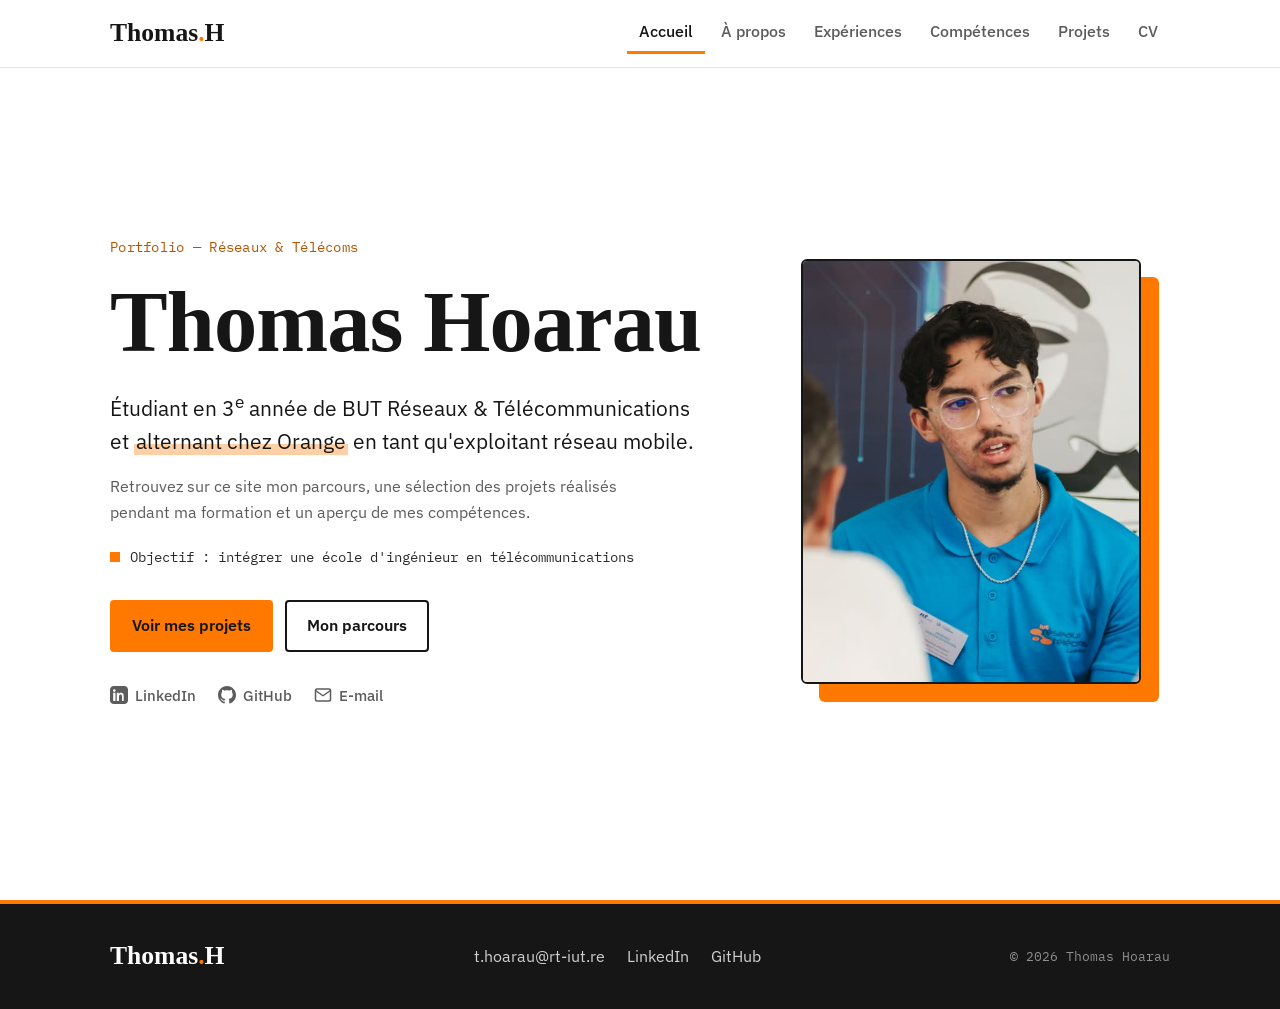
==== commit f8603a78: "Refonte du portfolio : design orange/blanc/gris, onglet Expériences, contenu à jour - Nouveau design" ====
--- a/index.html
+++ b/index.html
@@ -4,649 +4,700 @@
 <head>
     <meta charset="UTF-8">
     <meta name="viewport" content="width=device-width, initial-scale=1.0">
-    <title>Portfolio</title>
+    <title>Thomas Hoarau — Portfolio Réseaux & Télécoms</title>
+    <meta name="description" content="Portfolio de Thomas Hoarau, étudiant en 3e année de BUT Réseaux & Télécommunications et alternant chez Orange : expériences, compétences, projets et CV.">
+    <meta name="theme-color" content="#ff7900">
     <link rel="icon" href="img/logo.png">
+    <link rel="preconnect" href="https://fonts.googleapis.com">
+    <link rel="preconnect" href="https://fonts.gstatic.com" crossorigin>
+    <link href="https://fonts.googleapis.com/css2?family=IBM+Plex+Mono:wght@400;500&family=IBM+Plex+Sans:wght@400;500;600;700&display=swap" rel="stylesheet">
+    <link href="https://api.fontshare.com/v2/css?f[]=boska@400,500,700,501&display=swap" rel="stylesheet">
     <link rel="stylesheet" href="style.css">
-    <link href="https://api.fontshare.com/v2/css?f[]=cabinet-grotesk@800&f[]=boska@501&display=swap" rel="stylesheet">
-
 </head>
 
+<body>
 
     <!-- En-tête -->
     <header>
         <nav>
-            <div class="logo">Thomas.H</div>
-            <ul>
+            <a href="#hero" class="logo" onclick="openTab(event, 'hero')">Thomas<span>.</span>H</a>
+
+            <button class="nav-toggle" aria-label="Ouvrir le menu" aria-expanded="false" onclick="toggleMenu()">
+                <span></span><span></span><span></span>
+            </button>
+
+            <ul id="nav-links">
                 <li><a href="#hero" onclick="openTab(event, 'hero')">Accueil</a></li>
-                <li><a href="#about" onclick="openTab(event, 'about')">A propos</a></li>
-                <li><a href="#competences" onclick="openTab(event, 'competences')">Mes compétences</a></li>
-                <!-- <li><a href="#contact" onclick="openTab(event, 'contact')">Contact</a></li> -->
-                <li><a href="#projets" onclick="openTab(event, 'projets')">Mes projets</a></li>
-                <li><a href="#cv" onclick="openTab(event, 'cv')">Mon CV</a></li>
-                
+                <li><a href="#about" onclick="openTab(event, 'about')">À propos</a></li>
+                <li><a href="#experiences" onclick="openTab(event, 'experiences')">Expériences</a></li>
+                <li><a href="#competences" onclick="openTab(event, 'competences')">Compétences</a></li>
+                <li><a href="#projets" onclick="openTab(event, 'projets')">Projets</a></li>
+                <li><a href="#cv" onclick="openTab(event, 'cv')">CV</a></li>
             </ul>
         </nav>
     </header>
-<body>
-    <!-- Section Hero -->
-    <section id="hero" div class="hero tab-content">
-        <br><br><br><br>
-        <h1>Bienvenue sur mon Portfolio</h1>
-        <p>Je suis HOARAU Thomas, étudiant en deuxième année de BUT <br> <span class="rt">Réseaux &
-                Télécommunications</span> <br><br>
-            Veuillez retrouver sur ce site une revue de certains de mes projets réalisés dans le cadre de ma formation ainsi
-            qu'un aperçu de mes compétences.</p>
-        <br>
-        <a href="#projets" onclick="openTab(event, 'projets')" class="btn">Voir mes projets</a>
-
-    </section>
-
-    <!-- Section A propos -->
-    
-    <section id="about" class="tab-content hidden">
-        <br><br><br><br>
-        <div class="about-exp">
-            <h2><span class="rt">A propos de moi</span></h2>
-
-            <div class="about-card-container">
-                <div class="exp-card">
-                    <img src="img/moi.jpg" alt="about">
-                </div>
-
-                <section style="display: flex; flex-direction: column; gap: 2rem; margin: 0 auto;">
-                    <p>Tout d’abord, je suis HOARAU Thomas, j’ai actuellement 20 ans et je suis étudiant <br>en deuxième
-                        année de <b>BUT - Réseaux & Télécom</b> à l’IUT de La Réunion.
-                        <br>Sérieux et discipliné, je suis profondément investi dans ce que j’entreprend.
-                    </p>
-
-                    <p>Vous retrouverez mon parcours et mon experience sur mon CV :</p>
-                    <a href="#cv" onclick="openTab(event, 'cv')" class="btn">Voir mon CV</a>
-                </section>
-
-            </div>
-
-            <br>
-            
-        </div>
-
-        <!-- Section Centre d'Inrérets-->
-        <div id="about-exp">
-            <h2><span class="rt">Mes Centres d’intérêt</span></h2>
-            <p class="intro">En dehors de mes études et projets en réseaux & télécommunications, j’aime explorer ces
-                domaines :</p><br>
-
-            <div class="interests-grid">
-                <div class="interest-card">
-                    <div class="icon">⚽</div>
-                    <h3>Sport </h3>
-                    <p>Passionné de football et de musculation, j’aime me dépasser mais aussi travailler en équipe.</p>
-                </div>
-
-                <div class="interest-card">
-                    <div class="icon">🎶</div>
-                    <h3>Musique</h3>
-                    <p>Amoureux de la musique, je passe beaucoup de temps à en écouter et parfois à en faire.</p>
-                </div>
-
-                <div class="interest-card">
-                    <div class="icon">📘</div>
-                    <h3>Apprentissage </h3>
-                    <p>L'apprentissage est quelque chose dont j'accorde une certaine importance.</p>
-                </div>
-
-                <div class="interest-card">
-                    <div class="icon">✈️</div>
-                    <h3>Voyages & Découverte</h3>
-                    <p>Découvrir de nouvelles cultures, paysages et modes de vie m’inspire beaucoup.</p>
-                </div>
-
-                <div class="interest-card">
-                    <div class="icon">👔</div>
-                    <h3>Mode & Fashion</h3>
-                    <p>Fortement inspiré par le mouvement fashion, j'acorde une attention particulière à la mode et aux
-                        sneackers.</p>
-                </div>
-
-            </div>
-        </div>
-        <br><br>
-    </section>
-
-
-    <!-- Section Compétences -->
-    <section id="competences" class="tab-content hidden">
-        <br><br><br><br>
-        <h4><span class="rt">MES COMPÉTENCES</span></h4><br>
-
-        <div class="competences-section">
-            <h2 class="section-title">Compétences Techniques</h2>
-
-            <div class="competence-flex">
-
-            <div class="competences-grid">
-                <p>Réseau</p>
-                <div class="competence-item">
-                    <div class="competence-title">Configuration Equipements Cisco</div>
-                    <div class="competence-details">Routeurs, Switchs</div>
-                </div>
-                <div class="competence-item">
-                    <div class="competence-title">Services Réseaux</div>
-                    <div class="competence-details">DNS, DHCP, SSH</div>
-                </div>
-                <div class="competence-item">
-                    <div class="competence-title">Protocole réseau</div>
-                    <div class="competence-details">VLAN, FHRP, Etherchannel...</div>
-                </div>
-                <div class="competence-item">
-                    <div class="competence-title">Protocole de routage</div>
-                    <div class="competence-details">OSPF, RIP, EIGRP</div>
-                </div>
-                <div class="competence-item">
-                    <div class="competence-title">Sécurité</div>
-                    <div class="competence-details">Pare-Feu Stormshield, ACL</div>
-                </div>
-            </div>
-
-            <div class ="competences-grid">
-                <p>Système / Informatique </p>
-                
-                <div class="competence-item">
-                    <div class="competence-title">Administration Systèmes</div>
-                    <div class="competence-details">Linux/Unix, Active Directory</div>
-                </div>
-
-                <div class="competence-item">
-                    <div class="competence-title">Virtualisation</div>
-                    <div class="competence-details">Hyperviseur, Cluster</div>
-                </div>
-                <div class="competence-item">
-                    <div class="competence-title">DevOps</div>
-                    <div class="competence-details">Docker, Git, CI-CD</div>
-                </div>
-                <div class="competence-item">
-                    <div class="competence-title">Scripting</div>
-                    <div class="competence-details">Powershell, bash</div>
-                </div>
-                <div class="competence-item">
-                    <div class="competence-title">Développement Web</div>
-                    <div class="competence-details">HTML, CSS, JavaScript</div>
-                </div>
-                
-            </div>
-
-            <div class="competences-grid">
-            <p>Telecom'</p>
-
-                <div class="competence-item">
-                    <div class="competence-title">Technologies d'Accès</div>
-                    <div class="competence-details">FTTx, xDSL</div>
-                </div>
-                <div class="competence-item">
-                    <div class="competence-title">Réseaux d'opérateurs</div>
-                    <div class="competence-details">BGP, MPLS, VPN</div>
-                </div>
-                
-                <div class="competence-item">
-                    <div class="competence-title">Notions réseau mobile</div>
-                    <div class="competence-details">GSM, 3G, 4G, 5G</div>
-                </div>
-                <div class="competence-item">
-                    <div class="competence-title">Notion en radio & transmissions</div>
-                    <div class="competence-details">FH, ondes éléctromagnétique</div>
-                </div>
-                <div class="competence-item">
-                    <div class="competence-title">Soudure & Mesure Optique</div>
-                    <div class="competence-details">Soudeuse, Reflectomètre, Photomètre</div>
-                </div>
-                <div class="competence-item">
-                    <div class="competence-title">VoIP</div>
-                    <div class="competence-details">ToIP, Asterisk, QoS</div>
-                </div>
-            </div>
-            </div>
-        </div>
-
-        <div class="competences-section">
-            <h2 class="section-title">Compétences Transversales</h2>
-            <div class="competences-grid">
-                <div class="competence-item">
-                    <div class="competence-title">Anglais</div>
-                    <div class="competence-details">Capacité professionnelle / Niveau avancé</div>
-                </div>
-                <div class="competence-item">
-                    <div class="competence-title">Soft Skills</div>
-                    <div class="competence-details">Autonomie, communication, gestion du stress, esprit d'équipe</div>
-                </div>
-            </div>
-        </div>
-    </section>
-
-
-
-    <!-- Section Contact -->
-    <!-- <section id="contact-overall" class="contact-overall">
-        <section id="contact" class="tab-content hidden">
-            <br><br><br>
-            <div class="contact_1">
-                <h1>Contact</h1>
-                <p>📞0693 32 64 75<br>
-                    ✉️ t.hoarau@rt-iut.re<br><br>
-                    Vous pouvez également remplir ce formulaire pour toutes demandes</p>
-                <form>
-                    <label for="name">Nom :</label>
-                    <input type="text" id="name" name="name" required>
-
-                    <label for="email">Email :</label>
-                    <input type="email" id="email" name="email" required>
-                    <br />
-
-                    <label for="message">Message :</label>
-                    <textarea id="message" name="message" rows="5" required></textarea>
-
-                    <button class="btn">Envoyer</button>
-                </form>
+
+    <main>
+
+        <!-- Section Hero -->
+        <section id="hero" class="hero tab-content">
+            <div class="hero-inner">
+                <div class="hero-text">
+                    <p class="label">Portfolio — Réseaux & Télécoms</p>
+                    <h1>Thomas Hoarau</h1>
+                    <p class="hero-tagline">Étudiant en 3<sup>e</sup> année de BUT Réseaux & Télécommunications et <mark>alternant chez Orange</mark> en tant qu'exploitant réseau mobile.</p>
+                    <p class="hero-desc">Retrouvez sur ce site mon parcours, une sélection des projets réalisés pendant ma formation et un aperçu de mes compétences.</p>
+                    <p class="hero-goal"><span class="square"></span>Objectif : intégrer une école d'ingénieur en télécommunications</p>
+
+                    <div class="hero-actions">
+                        <a href="#projets" onclick="openTab(event, 'projets')" class="btn">Voir mes projets</a>
+                        <a href="#experiences" onclick="openTab(event, 'experiences')" class="btn btn-ghost">Mon parcours</a>
+                    </div>
+
+                    <div class="socials">
+                        <a href="https://www.linkedin.com/in/thomas-hoarau-48237b341/" target="_blank" rel="noopener" aria-label="LinkedIn">
+                            <svg viewBox="0 0 24 24" fill="currentColor"><path d="M19 0h-14c-2.76 0-5 2.24-5 5v14c0 2.76 2.24 5 5 5h14c2.76 0 5-2.24 5-5v-14c0-2.76-2.24-5-5-5zm-11.75 20h-3v-11h3v11zm-1.5-12.27c-.96 0-1.73-.79-1.73-1.73 0-.95.77-1.73 1.73-1.73s1.73.78 1.73 1.73c0 .94-.77 1.73-1.73 1.73zm13.25 12.27h-3v-5.6c0-1.33-.03-3.04-1.85-3.04-1.85 0-2.13 1.45-2.13 2.94v5.7h-3v-11h2.88v1.5h.04c.4-.76 1.36-1.56 2.8-1.56 3 0 3.55 1.98 3.55 4.56v6.5z" /></svg>
+                            LinkedIn
+                        </a>
+                        <a href="https://github.com/Thomas-hru" target="_blank" rel="noopener" aria-label="GitHub">
+                            <svg viewBox="0 0 24 24" fill="currentColor"><path d="M12 0c-6.626 0-12 5.373-12 12 0 5.302 3.438 9.8 8.207 11.387.599.111.793-.261.793-.577v-2.234c-3.338.726-4.033-1.416-4.033-1.416-.546-1.387-1.333-1.756-1.333-1.756-1.089-.745.083-.729.083-.729 1.205.084 1.839 1.237 1.839 1.237 1.07 1.834 2.807 1.304 3.492.997.107-.775.418-1.305.762-1.604-2.665-.305-5.467-1.334-5.467-5.931 0-1.311.469-2.381 1.236-3.221-.124-.303-.535-1.524.117-3.176 0 0 1.008-.322 3.301 1.23.957-.266 1.983-.399 3.003-.404 1.02.005 2.047.138 3.006.404 2.291-1.552 3.297-1.23 3.297-1.23.653 1.653.242 2.874.118 3.176.77.84 1.235 1.911 1.235 3.221 0 4.609-2.807 5.624-5.479 5.921.43.372.823 1.102.823 2.222v3.293c0 .319.192.694.801.576 4.765-1.589 8.199-6.086 8.199-11.386 0-6.627-5.373-12-12-12z" /></svg>
+                            GitHub
+                        </a>
+                        <a href="mailto:t.hoarau@rt-iut.re" aria-label="E-mail">
+                            <svg viewBox="0 0 24 24" fill="none" stroke="currentColor" stroke-width="2" stroke-linecap="round" stroke-linejoin="round"><rect x="2" y="4" width="20" height="16" rx="2" /><path d="m22 6-10 7L2 6" /></svg>
+                            E-mail
+                        </a>
+                    </div>
+                </div>
+
+                <div class="hero-photo">
+                    <img src="img/avatar.jpg" alt="Photo de Thomas Hoarau">
+                </div>
             </div>
         </section>
-    </section> -->
-
-
-    <!-- -----------Projet--------------------- -->
-    <section id="projets" class="tab-content hidden">
-  <h2>Mes projets académique</h2>
-  <p class="intro">Voici quelques-uns des projets académique que j’ai pu réalisés dans le cadre de certains Projet de mon parcours en Réseaux & Télécommunications.</p>
-
-  <div class="projects-grid">
-    
-
-    <div class="project-card">
-      <img src="img/stormshield.webp" alt="stormshield">
-      <div class="content">
-        <h3>Réseau Sécurisé</h3>
-        <p>Sécurisation d'un réseau avec Pare-Feu Stormshiekd : Mis en place de règles de filtrage/NAT, DMZ et LAN</p>
-        <div class="tags">
-          <span>Stormshield</span><span>Firewall</span><span>NAT</span>
-        </div>
-        <a href="doc/401.pdf" class="btn">Voir plus</a>
-      </div>
-    </div>
-
-    <div class="project-card">
-      <img src="img/410.png" alt="MPLS">
-      <div class="content">
-        <h3>VPN MPLS</h3>
-        <p>Création d'un mini-réseau d'opérateur et mis en place d'un lien VPN MPLS avec la manipulation de BGP, MP-BGP, IGP... Sur des routeurs Cisco physique</p>
-        <div class="tags">
-          <span>MPLS</span><span>VPN</span><span>Cisco</span>
-        </div>
-        <a href="doc/410.pdf" class="btn">Voir plus</a>
-      </div>
-    </div>
-
-    <div class="project-card">
-      <img src="img/tp2410.png" alt="BGP">
-      <div class="content">
-        <h3>Manipulation BGP</h3>
-        <p>Création d'un mini-réseau d'opérateur et manipulatoon de BGP lors de la mis en place d'une relation de peering et de transit avec un autre opérateur simuler par une autre équipe</p>
-        <div class="tags">
-          <span>BGP</span><span>Peering</span><span>Transit</span>
-        </div>
-        <a href="doc/tp2410.pdf" class="btn">Voir plus</a>
-      </div>
-    </div>
-
-    <div class="project-card">
-      <img src="img/projet.png" alt="projet">
-      <div class="content">
-        <h3>Infrastructure Télécom' 4G/5G</h3>
-        <p>Reflection sur la conception d'une infrastructure de télécommunications de réseau mobile 4G/5G</p>
-        <div class="tags">
-          <span>Télécom</span><span>4G</span><span>5G</span><span>Antenne</span>
-        </div>
-        <a href="doc/projet.pdf" class="btn">Voir plus</a>
-      </div>
-    </div>
-
-    <div class="project-card">
-      <img src="img/409.png" alt="devops">
-      <div class="content">
-        <h3>Outils DevOps</h3>
-        <p>Introduction et utilisation de la contenerisation avec Docker, Git, GitLab et mis en place d'une pipeline CI/CD</p>
-        <div class="tags">
-          <span>Docker</span><span>Git</span><span>CI/CD</span>
-        </div>
-        <a href="doc/409.pdf" class="btn">Voir plus</a>
-      </div>
-    </div>
-
-    <div class="project-card">
-      <img src="img/317.png" alt="Virtualisation">
-      <div class="content">
-        <h3>Virtualisation Avancée</h3>
-        <p>Création et configuration d'un datacenter et d'un cluster entre plusieurs ESXi depuis une VM de gestion vCenter </p>
-        <div class="tags">
-          <span>ESXi</span><span>vCenter</span><span>Cluster</span><span>Datacenter</span>
-        </div>
-        <a href="doc/317.pdf" class="btn">Voir plus</a>
-      </div>
-    </div>
-
-    <div class="project-card">
-      <img src="img/103.png" alt="Audit Wi-Fi">
-      <div class="content">
-        <h3>Réalisation d'un audit Wi-Fi</h3>
-        <p>Réalisation d'un audits Wi-Fi professionnel pour mesurer la qualité du réseau Wi-Fi du département Réseaux & Télécom.</p>
-        <div class="tags">
-          <span>NetSpot</span><span>Canva</span>
-        </div>
-        <a href="doc/103.pdf" class="btn">Voir plus</a>
-      </div>
-    </div>
-
-     <div class="project-card">
-      <img src="img/301.png" alt="OSPF">
-      <div class="content">
-        <h3>Manipulation OSPF, routage Inter-Vlan et ACL</h3>
-        <p>Mis en place d'un LAB packet tracer complet mettant en place un réseau OSPF avec plusieurs zones, routage Inter-Vlan et règle de filtrage ACL.</p>
-        <div class="tags">
-          <span>OSPF</span><span>Inter-Vlan</span><span>ACL</span><span>PacketTracer</span>
-        </div>
-        <a href="doc/301.pdf" class="btn">Voir plus</a>
-      </div>
-    </div>
-
-    <div class="project-card">
-      <img src="img/306.png" alt="">
-      <div class="content">
-        <h3>Prise de mesure et soudure de fibre optique</h3>
-        <p>Utilisation de la réfléctométrie et de la photométrie pour effectuer des mesures sur une fibre optique.
-          Utilisation également d'une cliveuse et d'une soudeuse pour effectuer des soudures entre deux fibres optiques
-        </p>
-        <div class="tags">
-          <span>Réfléctométrie</span><span>Photométrie</span><span>Soudure</span>
-        </div>
-        <a href="doc/306.pdf" class="btn">Voir plus</a>
-      </div>
-    </div>
-
-    <div class="project-card">
-      <img src="img/316.png" alt="VoIP">
-      <div class="content">
-        <h3>Mis en place d'un evironnement de VoIP</h3>
-        <p>Mis en place d'un LAB packet tracer de VoIP permettant l'interconnexion et la communication entre deux réseaux différents à travers des Serveur TFTP/Call Manager Express </p>
-        <div class="tags">
-          <span>ToIP</span><span>PacketTracer</span>
-        </div>
-        <a href="doc/316.pdf" class="btn">Voir plus</a>
-      </div>
-    </div>
-
-    <div class="project-card">
-      <img src="img/antenne.png" alt="Antenne">
-      <div class="content">
-        <h3>Mis en place de dispositif de Télécommunications</h3>
-        <p>Mise en place d'antennes dans le but de capter et analyser des signaux tel que la TNT, la radio FM ou encore les signaux ADS-B...</p>
-        <div class="tags">
-          <span>Antennes</span><span>Radio</span>
-        </div>
-        <a href="doc/304.pdf" class="btn">Voir plus</a>
-      </div>
-    </div>
-
-    <div class="project-card">
-      <img src="img/304-2.webp" alt="AD">
-      <div class="content">
-        <h3>Mis en place d'un Windows Active Directory</h3>
-        <p>Mise en place d'un contrôleur de domaine Active Directory sous Windows Server 2022, conception et organisation d'un annuiare et déploiement de GPO</p>
-        <div class="tags">
-          <span>AD</span><span>Windows</span>
-        </div>
-        <a href="doc/304-2.pdf" class="btn">Voir plus</a>
-      </div>
-    </div>
-
-    <div class="project-card">
-      <img src="img/reseau.png" alt="Réseau">
-      <div class="content">
-        <h3>Création d'une topologie réseau et déploiement de services</h3>
-        <p>Mise en place d'une topologie réseau en physique fonctionnel avec le déploiement de service (Samba, Moodle & DHCP)</p>
-        <div class="tags">
-          <span>Windows/Linux</span><span>Cisco</span><span>Services réseaux</span>
-        </div>
-        <a href="doc/204.pdf" class="btn">Voir plus</a>
-      </div>
-    </div>
-
-    <div class="project-card">
-      <img src="img/302.png" alt="Web">
-      <div class="content">
-        <h3>Création d'une application Web</h3>
-        <p>Mise en place d'une application Web de messagerie permettant l'échange de messages entre plusieurs utilisateurs ayant un compte.
-        </p>
-        <div class="tags">
-          <span>CSS</span><span>TypeScript</span><span>WebSocket</span>
-        </div>
-        <a href="doc/302.pdf" class="btn">Voir plus</a>
-      </div>
-    </div>
-
-
-    <div class="project-card">
-      <img src="img/303.png" alt="">
-      <div class="content">
-        <h3>Conception d'un résau informatique adapté au multimédia</h3>
-        <p>Conception entière d'un réseau informatique pour une PME avec solution multimédia (SAN, FireWall, VPN...) et réalisation d'un PoC avec point d'accés Wi-Fi, portail captif, servuer de streaming...
-        </p>
-        <div class="tags">
-          <span>Multimédia</span><span>Réseau</span><span>Sécurité</span>
-        </div>
-        <a href="doc/303.pdf" class="btn">Voir plus</a>
-      </div>
-    </div>
-
-        <div class="project-card">
-            <img src="img/PI.png" alt="Projet Raspberry Pi">
-            <div class="content">
-                <h3>Initiation aux réseaux informatiques</h3>
-                <p>Configuration d’un Raspberry Pi pour piloter des LEDs et capteurs à distance via SSH et scripts Python.</p>
-                <div class="tags">
-                <span>Linux</span><span>SSH</span><span>Python</span><span>Raspberry Pi</span>
-                </div>
-                <a href="doc/102.pdf" class="btn">Voir plus</a>
+
+        <!-- Section A propos -->
+        <section id="about" class="tab-content hidden">
+            <div class="container">
+                <div class="section-head">
+                    <span class="section-num">01</span>
+                    <h2>À propos de moi</h2>
+                </div>
+
+                <div class="about-card">
+                    <img src="img/moi.jpg" alt="Thomas Hoarau lors de la journée portes ouvertes de l'IUT">
+
+                    <div class="about-text">
+                        <p>Je suis Thomas Hoarau, j'ai 20 ans et je suis étudiant en troisième année de
+                            <b>BUT Réseaux & Télécommunications</b> (parcours Réseaux d'Opérateurs et Multimédia) à l'IUT de La Réunion.</p>
+                        <p>Je suis également alternant chez <b>Orange</b>, en tant qu'exploitant sur le réseau mobile.</p>
+                        <p>Motivé et sérieux, je cherche toujours à m'améliorer et à acquérir de nouvelles compétences.</p>
+                        <div class="about-actions">
+                            <a href="#experiences" onclick="openTab(event, 'experiences')" class="btn">Mon parcours</a>
+                            <a href="#cv" onclick="openTab(event, 'cv')" class="btn btn-ghost">Voir mon CV</a>
+                        </div>
+                    </div>
+                </div>
+
+                <!-- Centres d'intérêt -->
+                <div class="section-head">
+                    <span class="section-num">02</span>
+                    <h2>Mes centres d'intérêt</h2>
+                </div>
+                <p class="intro">En dehors de mes études et de mes projets en réseaux & télécommunications, j'aime explorer ces domaines :</p>
+
+                <div class="interests-grid">
+                    <div class="interest-card">
+                        <h3>Sport</h3>
+                        <p>Passionné de football et de musculation, j'aime me dépasser mais aussi travailler en équipe.</p>
+                    </div>
+                    <div class="interest-card">
+                        <h3>Musique</h3>
+                        <p>Amoureux de la musique, je passe beaucoup de temps à en écouter et parfois à en faire.</p>
+                    </div>
+                    <div class="interest-card">
+                        <h3>Cinéma</h3>
+                        <p>Les films et les séries font partie de mes passe-temps favoris.</p>
+                    </div>
+                    <div class="interest-card">
+                        <h3>Mode</h3>
+                        <p>Fortement inspiré par l'univers de la mode, j'accorde une attention particulière aux vêtements et aux sneakers.</p>
+                    </div>
+                    <div class="interest-card">
+                        <h3>Voyages & découverte</h3>
+                        <p>Découvrir de nouvelles cultures, de nouveaux paysages et modes de vie m'inspire beaucoup.</p>
+                    </div>
+                    <div class="interest-card">
+                        <h3>Apprentissage</h3>
+                        <p>Apprendre de nouvelles choses est quelque chose à laquelle j'accorde beaucoup d'importance.</p>
+                    </div>
+                </div>
             </div>
-        </div>
-
-    <div class="project-card">
-            <img src="img/303-2.png" alt="DNS">
-            <div class="content">
-                <h3>Déploiement d'un serveur DNS sur Linux</h3>
-                <p>Installation et configuration d'un serveur DNS sur Linux en utilsant Bind9.</p>
-                <div class="tags">
-                <span>Linux</span><span>DNS</span><span>Bind9</span>
-                </div>
-                <a href="doc/303-2.pdf" class="btn">Voir plus</a>
+        </section>
+
+        <!-- Section Expériences -->
+        <section id="experiences" class="tab-content hidden">
+            <div class="container">
+                <div class="section-head">
+                    <span class="section-num">01</span>
+                    <h2>Expériences</h2>
+                </div>
+
+                <ol class="timeline">
+                    <li class="timeline-item current">
+                        <p class="timeline-date">Sept. 2026 — aujourd'hui</p>
+                        <div class="timeline-content">
+                            <h3>Exploitant réseau mobile</h3>
+                            <p class="timeline-org">Orange · Alternance</p>
+                            <p>Développement, supervision et support sur le réseau mobile.</p>
+                        </div>
+                    </li>
+                    <li class="timeline-item">
+                        <p class="timeline-date">Avr. — juin 2026</p>
+                        <div class="timeline-content">
+                            <h3>Technicien informatique</h3>
+                            <p class="timeline-org">Fondation Père Favron · Stage</p>
+                            <p>Modernisation du réseau, déploiement Wi-Fi…</p>
+                        </div>
+                    </li>
+                    <li class="timeline-item">
+                        <p class="timeline-date">2025</p>
+                        <div class="timeline-content">
+                            <h3>Bénévole</h3>
+                            <p class="timeline-org">IUT de La Réunion · Lycée Jean Joly</p>
+                            <p>Présentation du BUT R&T lors de la journée portes ouvertes de l'IUT et du forum des anciens élèves du lycée Jean Joly.</p>
+                        </div>
+                    </li>
+                </ol>
+
+                <div class="section-head">
+                    <span class="section-num">02</span>
+                    <h2>Formation</h2>
+                </div>
+
+                <ol class="timeline">
+                    <li class="timeline-item current">
+                        <p class="timeline-date">2024 — 2027</p>
+                        <div class="timeline-content">
+                            <h3>BUT Réseaux & Télécommunications</h3>
+                            <p class="timeline-org">IUT de La Réunion · Terre Sainte, Saint-Pierre</p>
+                            <p>En cours (3<sup>e</sup> année), parcours Réseaux d'Opérateurs et Multimédia.</p>
+                        </div>
+                    </li>
+                    <li class="timeline-item">
+                        <p class="timeline-date">2024</p>
+                        <div class="timeline-content">
+                            <h3>Bac STI2D, mention bien</h3>
+                            <p class="timeline-org">Lycée Jean Joly · La Rivière Saint-Louis</p>
+                            <p>Spécialité Systèmes d'Information et Numérique.</p>
+                        </div>
+                    </li>
+                </ol>
+
+                <div class="section-head">
+                    <span class="section-num">03</span>
+                    <h2>Certifications</h2>
+                </div>
+
+                <div class="cert-list">
+                    <div class="cert">
+                        <p class="cert-year">2024</p>
+                        <p class="cert-name">MOOC de l'ANSSI — Cybersécurité</p>
+                    </div>
+                    <div class="cert">
+                        <p class="cert-year">2022</p>
+                        <p class="cert-name">Certification en langue — Allemand</p>
+                    </div>
+                    <div class="cert">
+                        <p class="cert-year">—</p>
+                        <p class="cert-name">Certification PIX</p>
+                    </div>
+                </div>
             </div>
-        </div>
-  </div>
-  <br>
-  <br>
-<!-- </section>
-
-<section id="projets"> -->
-  <h2>Mes projets bénévoles</h2>
-  <p class="intro">Voici quelques-uns des projets que j’ai réalisés en dehors du cadre de ma formation.</p>
-
-  <div class="projects-grid">
-    
-    <div class="project-card">
-      <img src="img/jpo.jpg" alt="jpo">
-      <div class="content">
-        <h3>Journée Portes Ouvertes 2025</h3>
-        <p>Présentation du BUT - Réseaux & Télécommunications lors de la journée portes ouvertes de l'IUT, interactions et échanges avec les futurs étudiants en recherche d'une formation post-bac </p>
-        <div class="tags">
-          <span>JPO</span><span>R&T</span><span>2025</span>
-        </div>
-        
-      </div>
-    </div>
-
-    <div class="project-card">
-      <img src="img/forum.jpg" alt="forum">
-      <div class="content">
-        <h3>Forum des anciens élèves 2025</h3>
-        <p>Participation au forum des anciens élève 2025 de Lycée Jean Joly afin de présenter ma formation aux lycéens en Terminal</p>
-        <div class="tags">
-          <span>Forum</span><span>Jean Joly</span><span>2025</span>
-        </div>
-        
-      </div>
-    </div>
-
-  
-  </div>
-  <br>
-<h2>Mes projets personnels</h2>
-  <p class="intro">Voici certains projets personnel que je souhaite réaliser durant ma deuxième et troisième année de BUT</p>
-
-  <div class="projects-grid">
-    
-    <div class="project-card">
-      <img src="img/ccna.png" alt="">
-      <div class="content">
-        <h3>Obtention du CCNA</h3>
-        <p>Le CCNA (Cisco Certified Network Associate) est une certification Cisco reconnue internationalement. Il permet d'apprendre les bases des réseaux informatiques, le fonctionnement des routeurs, des commutateurs, ainsi que les principaux protocoles réseau utilisés dans les infrastructures professionnelles </p>
-        <div class="tags">
-          <span>CCNA</span><span>Cisco</span><span>
-            Routing & Switching
-          </span>
-        </div>
-        
-      </div>
-    </div>
-
-    <div class="project-card">
-      <img src="img/toeic.png" alt="toeic">
-      <div class="content">
-        <h3>Obtention du TOEIC</h3>
-        <p>Le TOEIC (Test of English for International Communication) est une certification en langue Anglaise très reconnu dans le monde des entreprises et des ingénieurs </p>
-        <div class="tags">
-          <span>English</span><span>Internationnal</span>
-        </div>
-        
-      </div>
-    </div>
-  
-  </div><br>
-
-  <h2>Mon projet professionnel</h2>
-  <p class="intro">Aprés mon diplôme du BUT - Réseaux & Télécom, j'aimerais m'orienter vers une école qui propose une formation d'ingénieur dans le domaine des télécommunications comme celles-ci :</p>
-
-  <div class="projects-grid">
-    
-    <div class="project-card">
-      <img src="img/imt.jpg" alt="">
-      <div class="content">
-        <h3>IMT - Nord Europe</h3>
-        <p>IMT Nord Paris est une école de l'institut Mines-Télécom et propose une formation d'Ingénieur spécialité – Informatique, Télécommunications et Réseaux
-          <br>Compétences en mathématiques, électronique / réseaux / télécom  </p>
-        <div class="tags">
-          <span>Admissions sur titre BUT3</span><span>Lille</span>
-        </div>
-        
-      </div>
-    </div>
-
-    <div class="project-card">
-      <img src="img/sud.jpg" alt="">
-      <div class="content">
-        <h3>Télécom SudParis</h3>
-        <p>Télécom SudParis forme des ingénieurs généralistes du numérique, avec des possibilités d’approfondissement dans des thématiques liées aux réseaux, télécoms, cybersécurité, etc.
-          <br>Profil technique solide réseaux, télécoms, informatique embarquée, anglais </p>
-        <div class="tags">
-          <span>Admissions sur titre BUT3</span><span>Ile-de-France</span>
-        </div>
-        
-      </div>
-    </div>
-     <div class="project-card">
-      <img src="img/insa.jpg" alt="forum">
-      <div class="content">
-        <h3>INSA de Lyon</h3>
-        <p>L'INSA de Lyon propose une formation en Télécommunications, Service et Usages
-          <br>Profil technique solide réseaux, télécoms, informatique.  </p>
-        <div class="tags">
-          <span>Admissions sur titre BUT3</span><span>Lyon</span>
-        </div>
-        
-      </div>
-    </div>
-  
-  </div><br>
-  <p class="intro">Vous pouvez retrouvez la decription de mon projet professionnel ici :<br>
-  <a href="doc/projetHOARAU-vfinal.pdf" class="btn">Voir plus</a></p>
-</section>
-    
+        </section>
+
+        <!-- Section Compétences -->
+        <section id="competences" class="tab-content hidden">
+            <div class="container">
+                <div class="section-head">
+                    <span class="section-num">01</span>
+                    <h2>Compétences techniques</h2>
+                </div>
+
+                <div class="skills-grid">
+                    <div class="skill-block">
+                        <h3>Réseau</h3>
+                        <div class="skill-row"><span class="skill-name">Configuration d'équipements</span><span class="skill-detail">Routeurs, switchs, pare-feu (Cisco)</span></div>
+                        <div class="skill-row"><span class="skill-name">Services réseaux</span><span class="skill-detail">DNS, DHCP, SSH</span></div>
+                        <div class="skill-row"><span class="skill-name">Protocoles réseau</span><span class="skill-detail">TCP/IP, modèle OSI, IPv4, IPv6, VLAN, FHRP, EtherChannel</span></div>
+                        <div class="skill-row"><span class="skill-name">Protocoles de routage</span><span class="skill-detail">OSPF, RIP, EIGRP</span></div>
+                        <div class="skill-row"><span class="skill-name">Sécurité</span><span class="skill-detail">Filtrage pare-feu (Stormshield), ACL, haute disponibilité</span></div>
+                    </div>
+
+                    <div class="skill-block">
+                        <h3>Télécoms</h3>
+                        <div class="skill-row"><span class="skill-name">Réseaux mobiles</span><span class="skill-detail">3G, 4G, 5G</span></div>
+                        <div class="skill-row"><span class="skill-name">Technologies d'accès</span><span class="skill-detail">FTTx, xDSL</span></div>
+                        <div class="skill-row"><span class="skill-name">Réseaux d'opérateurs</span><span class="skill-detail">MPLS, BGP, VPN</span></div>
+                        <div class="skill-row"><span class="skill-name">Radio & transmissions</span><span class="skill-detail">Faisceaux hertziens, antennes</span></div>
+                        <div class="skill-row"><span class="skill-name">Fibre optique</span><span class="skill-detail">Soudure, réflectométrie, photométrie</span></div>
+                        <div class="skill-row"><span class="skill-name">VoIP</span><span class="skill-detail">ToIP, Asterisk, QoS</span></div>
+                    </div>
+
+                    <div class="skill-block">
+                        <h3>Systèmes</h3>
+                        <div class="skill-row"><span class="skill-name">Administration systèmes</span><span class="skill-detail">Linux/Unix, Active Directory</span></div>
+                        <div class="skill-row"><span class="skill-name">Virtualisation</span><span class="skill-detail">Proxmox, ESXi, vCenter</span></div>
+                        <div class="skill-row"><span class="skill-name">Conteneurisation</span><span class="skill-detail">Docker, Docker Swarm</span></div>
+                        <div class="skill-row"><span class="skill-name">DevOps</span><span class="skill-detail">Git, GitHub, GitLab CI/CD, Vagrant</span></div>
+                        <div class="skill-row"><span class="skill-name">Supervision</span><span class="skill-detail">Grafana, intranet</span></div>
+                        <div class="skill-row"><span class="skill-name">Bases de données</span><span class="skill-detail">MySQL, phpMyAdmin</span></div>
+                        <div class="skill-row"><span class="skill-name">Scripting</span><span class="skill-detail">PowerShell, Bash</span></div>
+                    </div>
+
+                    <div class="skill-block">
+                        <h3>Programmation & IA</h3>
+                        <div class="skill-row"><span class="skill-name">Développement web</span><span class="skill-detail">HTML, CSS, JavaScript, TypeScript, PHP</span></div>
+                        <div class="skill-row"><span class="skill-name">Automatisation & agents IA</span><span class="skill-detail">n8n, Power Automate</span></div>
+                    </div>
+                </div>
+
+                <div class="section-head">
+                    <span class="section-num">02</span>
+                    <h2>Compétences transversales</h2>
+                </div>
+
+                <div class="soft-grid">
+                    <div class="soft">
+                        <h3>Communication</h3>
+                        <p>De nature sociable, je n'ai aucun mal à aller vers les autres et à communiquer.</p>
+                    </div>
+                    <div class="soft">
+                        <h3>Autonomie & organisation</h3>
+                        <p>J'ai l'habitude de prendre les devants et de travailler de manière autonome.</p>
+                    </div>
+                    <div class="soft">
+                        <h3>Gestion du stress</h3>
+                        <p>Face à une situation compliquée, je sais faire preuve de lucidité et garder mon calme.</p>
+                    </div>
+                    <div class="soft">
+                        <h3>Esprit d'équipe</h3>
+                        <p>Habitué au travail de groupe, la collaboration n'est pas un problème pour moi.</p>
+                    </div>
+                </div>
+
+                <div class="languages">
+                    <h3>Langues</h3>
+                    <div class="skill-row"><span class="skill-name">Français</span><span class="skill-detail">Langue maternelle</span></div>
+                    <div class="skill-row"><span class="skill-name">Anglais</span><span class="skill-detail">Niveau avancé</span></div>
+                    <div class="skill-row"><span class="skill-name">Allemand</span><span class="skill-detail">Niveau B1</span></div>
+                </div>
+            </div>
+        </section>
+
+        <!-- -----------Projets--------------------- -->
+        <section id="projets" class="tab-content hidden">
+            <div class="container">
+
+                <div class="section-head">
+                    <span class="section-num">01</span>
+                    <h2>Projets académiques</h2>
+                </div>
+                <p class="intro">Voici quelques-uns des projets que j'ai réalisés dans le cadre de ma formation en Réseaux & Télécommunications.</p>
+
+                <div class="filters">
+                    <button class="filter active" onclick="filterProjects(event, 'all')">Tous</button>
+                    <button class="filter" onclick="filterProjects(event, 'reseau')">Réseau</button>
+                    <button class="filter" onclick="filterProjects(event, 'systeme')">Système</button>
+                    <button class="filter" onclick="filterProjects(event, 'telecom')">Télécoms</button>
+                </div>
+
+                <div class="projects-grid" id="academic-projects">
+
+                    <div class="project-card" data-cat="reseau">
+                        <div class="card-media contain"><img src="img/stormshield.webp" alt="Logo Stormshield" loading="lazy"></div>
+                        <div class="content">
+                            <h3>Réseau sécurisé</h3>
+                            <p>Sécurisation d'un réseau avec un pare-feu Stormshield : mise en place de règles de filtrage et de NAT, d'une DMZ et d'un LAN.</p>
+                            <div class="tags"><span>Stormshield</span><span>Firewall</span><span>NAT</span></div>
+                            <a href="doc/401.pdf" target="_blank" rel="noopener" class="link-more">Voir le rapport</a>
+                        </div>
+                    </div>
+
+                    <div class="project-card" data-cat="telecom">
+                        <div class="card-media"><img src="img/410.png" alt="Baies de routeurs Cisco" loading="lazy"></div>
+                        <div class="content">
+                            <h3>VPN MPLS</h3>
+                            <p>Création d'un mini-réseau d'opérateur et mise en place d'un VPN MPLS (BGP, MP-BGP, IGP…) sur des routeurs Cisco physiques.</p>
+                            <div class="tags"><span>MPLS</span><span>VPN</span><span>Cisco</span></div>
+                            <a href="doc/mpls.pdf" target="_blank" rel="noopener" class="link-more">Voir le rapport</a>
+                        </div>
+                    </div>
+
+                    <div class="project-card" data-cat="telecom">
+                        <div class="card-media contain"><img src="img/tp2410.png" alt="Topologie BGP" loading="lazy"></div>
+                        <div class="content">
+                            <h3>Manipulation de BGP</h3>
+                            <p>Création d'un mini-réseau d'opérateur et mise en place de relations de peering et de transit BGP avec un autre opérateur, simulé par une autre équipe.</p>
+                            <div class="tags"><span>BGP</span><span>Peering</span><span>Transit</span></div>
+                            <a href="doc/tp2410.pdf" target="_blank" rel="noopener" class="link-more">Voir le rapport</a>
+                        </div>
+                    </div>
+
+                    <div class="project-card" data-cat="telecom">
+                        <div class="card-media"><img src="img/projet.png" alt="Antenne relais" loading="lazy"></div>
+                        <div class="content">
+                            <h3>Infrastructure télécom 4G/5G</h3>
+                            <p>Réflexion sur la conception d'une infrastructure de télécommunications pour un réseau mobile 4G/5G.</p>
+                            <div class="tags"><span>Télécom</span><span>4G</span><span>5G</span><span>Antenne</span></div>
+                            <a href="doc/projet.pdf" target="_blank" rel="noopener" class="link-more">Voir le rapport</a>
+                        </div>
+                    </div>
+
+                    <div class="project-card" data-cat="systeme">
+                        <div class="card-media contain"><img src="img/409.png" alt="Cycle DevOps" loading="lazy"></div>
+                        <div class="content">
+                            <h3>Outils DevOps</h3>
+                            <p>Introduction à la conteneurisation avec Docker, utilisation de Git et GitLab, et mise en place d'une pipeline CI/CD.</p>
+                            <div class="tags"><span>Docker</span><span>Git</span><span>CI/CD</span></div>
+                            <a href="doc/409.pdf" target="_blank" rel="noopener" class="link-more">Voir le rapport</a>
+                        </div>
+                    </div>
+
+                    <div class="project-card" data-cat="systeme">
+                        <div class="card-media contain"><img src="img/317.png" alt="Interface vCenter" loading="lazy"></div>
+                        <div class="content">
+                            <h3>Virtualisation avancée</h3>
+                            <p>Création et configuration d'un datacenter et d'un cluster de plusieurs ESXi depuis une VM de gestion vCenter.</p>
+                            <div class="tags"><span>ESXi</span><span>vCenter</span><span>Cluster</span><span>Datacenter</span></div>
+                        </div>
+                    </div>
+
+                    <div class="project-card" data-cat="telecom">
+                        <div class="card-media contain"><img src="img/103.png" alt="Icône Wi-Fi" loading="lazy"></div>
+                        <div class="content">
+                            <h3>Audit Wi-Fi</h3>
+                            <p>Réalisation d'un audit Wi-Fi professionnel pour mesurer la qualité du réseau Wi-Fi du département Réseaux & Télécoms.</p>
+                            <div class="tags"><span>NetSpot</span><span>Canva</span></div>
+                            <a href="doc/103.pdf" target="_blank" rel="noopener" class="link-more">Voir le rapport</a>
+                        </div>
+                    </div>
+
+                    <div class="project-card" data-cat="reseau">
+                        <div class="card-media contain"><img src="img/301.png" alt="Topologie OSPF" loading="lazy"></div>
+                        <div class="content">
+                            <h3>OSPF, routage inter-VLAN et ACL</h3>
+                            <p>Mise en place d'un lab Packet Tracer complet : réseau OSPF multizone, routage inter-VLAN et règles de filtrage ACL.</p>
+                            <div class="tags"><span>OSPF</span><span>Inter-VLAN</span><span>ACL</span><span>Packet Tracer</span></div>
+                            <a href="doc/301.pdf" target="_blank" rel="noopener" class="link-more">Voir le rapport</a>
+                        </div>
+                    </div>
+
+                    <div class="project-card" data-cat="telecom">
+                        <div class="card-media"><img src="img/306.png" alt="Soudeuse de fibre optique" loading="lazy"></div>
+                        <div class="content">
+                            <h3>Mesure et soudure de fibre optique</h3>
+                            <p>Mesures sur fibre optique par réflectométrie et photométrie, puis soudure de deux fibres à l'aide d'une cliveuse et d'une soudeuse.</p>
+                            <div class="tags"><span>Réflectométrie</span><span>Photométrie</span><span>Soudure</span></div>
+                        </div>
+                    </div>
+
+                    <div class="project-card" data-cat="telecom">
+                        <div class="card-media contain"><img src="img/316.png" alt="Illustration VoIP" loading="lazy"></div>
+                        <div class="content">
+                            <h3>Environnement VoIP</h3>
+                            <p>Mise en place d'un lab Packet Tracer de VoIP permettant la communication entre deux réseaux différents via des serveurs TFTP et Call Manager Express.</p>
+                            <div class="tags"><span>ToIP</span><span>Packet Tracer</span></div>
+                            <a href="doc/316.pdf" target="_blank" rel="noopener" class="link-more">Voir le rapport</a>
+                        </div>
+                    </div>
+
+                    <div class="project-card" data-cat="telecom">
+                        <div class="card-media"><img src="img/antenne.png" alt="Antenne installée en extérieur" loading="lazy"></div>
+                        <div class="content">
+                            <h3>Dispositifs de télécommunications</h3>
+                            <p>Installation d'antennes pour capter et analyser des signaux tels que la TNT, la radio FM ou encore les signaux ADS-B.</p>
+                            <div class="tags"><span>Antennes</span><span>Radio</span></div>
+                            <a href="doc/304.pdf" target="_blank" rel="noopener" class="link-more">Voir le rapport</a>
+                        </div>
+                    </div>
+
+                    <div class="project-card" data-cat="systeme">
+                        <div class="card-media contain"><img src="img/304-2.webp" alt="Logo Active Directory" loading="lazy"></div>
+                        <div class="content">
+                            <h3>Windows Active Directory</h3>
+                            <p>Mise en place d'un contrôleur de domaine Active Directory sous Windows Server 2022, conception et organisation d'un annuaire, et déploiement de GPO.</p>
+                            <div class="tags"><span>AD</span><span>Windows Server</span><span>GPO</span></div>
+                            <a href="doc/304-2.pdf" target="_blank" rel="noopener" class="link-more">Voir le rapport</a>
+                        </div>
+                    </div>
+
+                    <div class="project-card" data-cat="reseau">
+                        <div class="card-media"><img src="img/reseau.png" alt="Baie réseau câblée" loading="lazy"></div>
+                        <div class="content">
+                            <h3>Topologie réseau et services</h3>
+                            <p>Mise en place d'une topologie réseau physique fonctionnelle et déploiement de services (Samba, Moodle, DHCP).</p>
+                            <div class="tags"><span>Windows/Linux</span><span>Cisco</span><span>Services réseaux</span></div>
+                            <a href="doc/204.pdf" target="_blank" rel="noopener" class="link-more">Voir le rapport</a>
+                        </div>
+                    </div>
+
+                    <div class="project-card" data-cat="systeme">
+                        <div class="card-media"><img src="img/302.png" alt="Aperçu de l'application de messagerie" loading="lazy"></div>
+                        <div class="content">
+                            <h3>Application web de messagerie</h3>
+                            <p>Développement d'une application web de messagerie permettant à plusieurs utilisateurs disposant d'un compte d'échanger des messages.</p>
+                            <div class="tags"><span>CSS</span><span>TypeScript</span><span>WebSocket</span></div>
+                            <a href="doc/302.pdf" target="_blank" rel="noopener" class="link-more">Voir le rapport</a>
+                        </div>
+                    </div>
+
+                    <div class="project-card" data-cat="reseau">
+                        <div class="card-media contain"><img src="img/303.png" alt="Schéma d'architecture réseau" loading="lazy"></div>
+                        <div class="content">
+                            <h3>Réseau adapté au multimédia</h3>
+                            <p>Conception complète du réseau d'une PME avec solution multimédia (SAN, pare-feu, VPN…) et réalisation d'un PoC : point d'accès Wi-Fi, portail captif, serveur de streaming…</p>
+                            <div class="tags"><span>Multimédia</span><span>Réseau</span><span>Sécurité</span></div>
+                            <a href="doc/303.pdf" target="_blank" rel="noopener" class="link-more">Voir le rapport</a>
+                        </div>
+                    </div>
+
+                    <div class="project-card" data-cat="reseau">
+                        <div class="card-media"><img src="img/PI.png" alt="Raspberry Pi" loading="lazy"></div>
+                        <div class="content">
+                            <h3>Initiation aux réseaux informatiques</h3>
+                            <p>Configuration d'un Raspberry Pi pour piloter des LED et des capteurs à distance via SSH et des scripts Python.</p>
+                            <div class="tags"><span>Linux</span><span>SSH</span><span>Python</span><span>Raspberry Pi</span></div>
+                            <a href="doc/102.pdf" target="_blank" rel="noopener" class="link-more">Voir le rapport</a>
+                        </div>
+                    </div>
+
+                    <div class="project-card" data-cat="systeme">
+                        <div class="card-media contain"><img src="img/303-2.png" alt="Illustration DNS" loading="lazy"></div>
+                        <div class="content">
+                            <h3>Serveur DNS sous Linux</h3>
+                            <p>Installation et configuration d'un serveur DNS sous Linux avec Bind9.</p>
+                            <div class="tags"><span>Linux</span><span>DNS</span><span>Bind9</span></div>
+                            <a href="doc/303-2.pdf" target="_blank" rel="noopener" class="link-more">Voir le rapport</a>
+                        </div>
+                    </div>
+                </div>
+
+                <!-- Projets personnels -->
+                <div class="section-head">
+                    <span class="section-num">02</span>
+                    <h2>Projets personnels</h2>
+                </div>
+                <p class="intro">Des projets menés de mon côté, en dehors de la formation.</p>
+
+                <div class="projects-grid">
+                    <div class="project-card text-only">
+                        <div class="content">
+                            <p class="card-label">Web · E-commerce · <span class="wip">En cours</span></p>
+                            <h3>Boutique en ligne de vêtements</h3>
+                            <p>Création d'une boutique en ligne de vêtements (lekip.re), actuellement en cours de développement.</p>
+                            <div class="tags"><span>E-commerce</span><span>Web</span></div>
+                        </div>
+                    </div>
+
+                    <div class="project-card text-only">
+                        <div class="content">
+                            <p class="card-label">Automatisation · IA</p>
+                            <h3>Pipeline automatisée avec agents IA</h3>
+                            <p>Création d'une pipeline 100 % automatisée, pilotée par des agents IA, pour un projet personnel.</p>
+                            <div class="tags"><span>Automatisation</span><span>Agents IA</span></div>
+                        </div>
+                    </div>
+                </div>
+
+                <!-- Projets bénévoles -->
+                <div class="section-head">
+                    <span class="section-num">03</span>
+                    <h2>Projets bénévoles</h2>
+                </div>
+                <p class="intro">Voici quelques-uns des projets que j'ai réalisés en dehors du cadre de ma formation.</p>
+
+                <div class="projects-grid">
+                    <div class="project-card">
+                        <div class="card-media"><img src="img/jpo.jpg" alt="Journée portes ouvertes de l'IUT" loading="lazy"></div>
+                        <div class="content">
+                            <h3>Journée portes ouvertes 2025</h3>
+                            <p>Présentation du BUT Réseaux & Télécommunications lors de la journée portes ouvertes de l'IUT : échanges avec de futurs étudiants à la recherche d'une formation post-bac.</p>
+                            <div class="tags"><span>JPO</span><span>R&T</span><span>2025</span></div>
+                        </div>
+                    </div>
+
+                    <div class="project-card">
+                        <div class="card-media"><img src="img/forum.jpg" alt="Forum des anciens élèves" loading="lazy"></div>
+                        <div class="content">
+                            <h3>Forum des anciens élèves 2025</h3>
+                            <p>Participation au forum des anciens élèves 2025 du lycée Jean Joly afin de présenter ma formation aux lycéens de terminale.</p>
+                            <div class="tags"><span>Forum</span><span>Jean Joly</span><span>2025</span></div>
+                        </div>
+                    </div>
+                </div>
+
+                <!-- Certifications visées -->
+                <div class="section-head">
+                    <span class="section-num">04</span>
+                    <h2>Certifications visées</h2>
+                </div>
+                <p class="intro">Les certifications que je souhaite obtenir d'ici la fin de mon BUT.</p>
+
+                <div class="projects-grid">
+                    <div class="project-card">
+                        <div class="card-media contain"><img src="img/ccna.png" alt="Logo CCNA" loading="lazy"></div>
+                        <div class="content">
+                            <h3>CCNA</h3>
+                            <p>Le CCNA (Cisco Certified Network Associate) est une certification Cisco reconnue internationalement. Elle couvre les bases des réseaux informatiques, le fonctionnement des routeurs et des commutateurs, ainsi que les principaux protocoles utilisés dans les infrastructures professionnelles.</p>
+                            <div class="tags"><span>CCNA</span><span>Cisco</span><span>Routing & Switching</span></div>
+                        </div>
+                    </div>
+
+                    <div class="project-card">
+                        <div class="card-media contain"><img src="img/toeic.png" alt="Logo TOEIC" loading="lazy"></div>
+                        <div class="content">
+                            <h3>TOEIC</h3>
+                            <p>Le TOEIC (Test of English for International Communication) est une certification d'anglais très reconnue par les entreprises et les écoles d'ingénieurs.</p>
+                            <div class="tags"><span>Anglais</span><span>International</span></div>
+                        </div>
+                    </div>
+                </div>
+
+                <!-- Projet professionnel -->
+                <div class="section-head">
+                    <span class="section-num">05</span>
+                    <h2>Mon projet professionnel</h2>
+                </div>
+                <p class="intro">Après mon BUT Réseaux & Télécommunications, j'aimerais intégrer une école proposant une formation d'ingénieur dans le domaine des télécommunications, comme celles-ci :</p>
+
+                <div class="projects-grid">
+                    <div class="project-card">
+                        <div class="card-media contain"><img src="img/imt.jpg" alt="Logo IMT Nord Europe" loading="lazy"></div>
+                        <div class="content">
+                            <h3>IMT Nord Europe</h3>
+                            <p>École de l'Institut Mines-Télécom proposant une formation d'ingénieur spécialité Informatique, Télécommunications et Réseaux.</p>
+                            <p class="requirements">Attendus : mathématiques, électronique, réseaux / télécoms.</p>
+                            <div class="tags"><span>Admission sur titre BUT3</span><span>Lille</span></div>
+                        </div>
+                    </div>
+
+                    <div class="project-card">
+                        <div class="card-media contain"><img src="img/sud.jpg" alt="Logo Télécom SudParis" loading="lazy"></div>
+                        <div class="content">
+                            <h3>Télécom SudParis</h3>
+                            <p>Forme des ingénieurs généralistes du numérique, avec des approfondissements possibles en réseaux, télécoms, cybersécurité, etc.</p>
+                            <p class="requirements">Attendus : solide profil technique en réseaux, télécoms, informatique embarquée et anglais.</p>
+                            <div class="tags"><span>Admission sur titre BUT3</span><span>Île-de-France</span></div>
+                        </div>
+                    </div>
+
+                    <div class="project-card">
+                        <div class="card-media contain"><img src="img/insa.jpg" alt="Logo INSA Lyon" loading="lazy"></div>
+                        <div class="content">
+                            <h3>INSA Lyon</h3>
+                            <p>Propose une formation d'ingénieur en Télécommunications, Services et Usages.</p>
+                            <p class="requirements">Attendus : solide profil technique en réseaux, télécoms et informatique.</p>
+                            <div class="tags"><span>Admission sur titre BUT3</span><span>Lyon</span></div>
+                        </div>
+                    </div>
+                </div>
+
+                <div class="pro-link">
+                    <p>Retrouvez la description complète de mon projet professionnel ici :</p>
+                    <a href="doc/projetHOARAU-vfinal.pdf" target="_blank" rel="noopener" class="btn">Voir mon projet professionnel</a>
+                </div>
+            </div>
+        </section>
 
         <!-- -------CV------------- -->
-    <section id="cv" class="tab-content hidden">
-        <div class="cv-content">
-            <br><br><br>
-            <h1><span class="rt" >Curriculum Vitae</span></h1>
-            <p> Veuillez retrouver ci-dessous mon CV en format PDF.<br></p>
-        </div>
-    
-        <!-- Insérer un PDF -->
-        <iframe src="doc/cv.pdf" width="50%" height="600px"></iframe>
-
-        <!-- Lien pour télécharger le CV -->
-        <p><a href="doc/cv.pdf" download class="btn">Consulter mon CV</a></p>
-        <br>
-    </section>
+        <section id="cv" class="tab-content hidden">
+            <div class="container">
+                <div class="section-head">
+                    <span class="section-num">CV</span>
+                    <h2>Curriculum Vitae</h2>
+                </div>
+                <p class="intro">Retrouvez ci-dessous mon CV au format PDF.</p>
+
+                <iframe class="cv-frame" src="doc/cv.pdf" title="CV de Thomas Hoarau"></iframe>
+
+                <div class="cv-actions">
+                    <a href="doc/cv.pdf" target="_blank" rel="noopener" class="btn">Ouvrir mon CV</a>
+                    <a href="doc/cv.pdf" download class="btn btn-ghost">Télécharger</a>
+                </div>
+            </div>
+        </section>
+    </main>
+
     <!-- footer -->
     <footer>
-        <p>&copy; 2025 HOARAU Thomas. Tous droits réservés.</p>
-        <!-- <footer> -->
-                <p>📞0693 32 64 75<br>
-                    ✉️ t.hoarau@rt-iut.re</p>
-            <a href="https://www.linkedin.com/in/thomas-hoarau-48237b341/" target="_blank" class="linkedin-icon"
-                aria-label="LinkedIn">
-                <svg xmlns="http://www.w3.org/2000/svg" width="28" height="28" viewBox="0 0 24 24" fill="currentColor">
-                    <path d="M19 0h-14c-2.76 0-5 2.24-5 5v14c0 2.76 2.24 5 5 5h14c2.76 
-            0 5-2.24 5-5v-14c0-2.76-2.24-5-5-5zm-11.75 
-             20h-3v-11h3v11zm-1.5-12.27c-.96 0-1.73-.79-1.73-1.73 
-             0-.95.77-1.73 1.73-1.73s1.73.78 1.73 
-             1.73c0 .94-.77 1.73-1.73 1.73zm13.25 
-             12.27h-3v-5.6c0-1.33-.03-3.04-1.85-3.04-1.85 
-             0-2.13 1.45-2.13 2.94v5.7h-3v-11h2.88v1.5h.04c.4-.76 
-             1.36-1.56 2.8-1.56 3 0 3.55 1.98 3.55 4.56v6.5z" />
-                </svg>
-            </a>
-
-            <a href="https://github.com/Thomas-hru" target="_blank" class="github-icon" aria-label="GitHub">
-              <svg xmlns="http://www.w3.org/2000/svg" width="28" height="28" viewBox="0 0 24 24" fill="currentColor">
-                <path d="M12 0c-6.626 0-12 5.373-12 12 0 5.302 3.438 9.8 8.207 11.387.599.111.793-.261.793-.577v-2.234c-3.338.726-4.033-1.416-4.033-1.416-.546-1.387-1.333-1.756-1.333-1.756-1.089-.745.083-.729.083-.729 1.205.084 1.839 1.237 1.839 1.237 1.07 1.834 2.807 1.304 3.492.997.107-.775.418-1.305.762-1.604-2.665-.305-5.467-1.334-5.467-5.931 0-1.311.469-2.381 1.236-3.221-.124-.303-.535-1.524.117-3.176 0 0 1.008-.322 3.301 1.23.957-.266 1.983-.399 3.003-.404 1.02.005 2.047.138 3.006.404 2.291-1.552 3.297-1.23 3.297-1.23.653 1.653.242 2.874.118 3.176.77.84 1.235 1.911 1.235 3.221 0 4.609-2.807 5.624-5.479 5.921.43.372.823 1.102.823 2.222v3.293c0 .319.192.694.801.576 4.765-1.589 8.199-6.086 8.199-11.386 0-6.627-5.373-12-12-12z" />
-              </svg>
-            </a>
-
-        </footer>
+        <div class="footer-inner">
+            <p class="footer-name">Thomas<span>.</span>H</p>
+            <div class="footer-links">
+                <a href="mailto:t.hoarau@rt-iut.re">t.hoarau@rt-iut.re</a>
+                <a href="https://www.linkedin.com/in/thomas-hoarau-48237b341/" target="_blank" rel="noopener">LinkedIn</a>
+                <a href="https://github.com/Thomas-hru" target="_blank" rel="noopener">GitHub</a>
+            </div>
+            <p class="footer-copy">&copy; <span id="year">2026</span> Thomas Hoarau</p>
+        </div>
+    </footer>
+
+    <script>
+        // Affiche un onglet (section) et cache les autres
+        function showTab(tabName) {
+            let section = document.getElementById(tabName);
+            if (!section || !section.classList.contains("tab-content")) {
+                tabName = "hero";
+                section = document.getElementById("hero");
+            }
+
+            // 1. On cache toutes les sections en ajoutant 'hidden'
+            document.querySelectorAll(".tab-content").forEach(s => s.classList.add("hidden"));
+
+            // 2. On affiche la section demandée en retirant 'hidden'
+            section.classList.remove("hidden");
+
+            // 3. Lien actif dans la navbar (y compris quand on clique sur un bouton dans la page)
+            document.querySelectorAll("nav ul li a").forEach(link => {
+                link.classList.toggle("active-link", link.getAttribute("href") === "#" + tabName);
+            });
+
+            closeMenu();
+            window.scrollTo({ top: 0 });
+        }
+
+        function openTab(event, tabName) {
+            event.preventDefault();
+            showTab(tabName);
+            // Met à jour l'adresse pour pouvoir partager un lien direct (ex : .../#projets)
+            history.replaceState(null, "", "#" + tabName);
+        }
+
+        // Menu mobile
+        function toggleMenu() {
+            const open = document.getElementById("nav-links").classList.toggle("open");
+            document.querySelector(".nav-toggle").setAttribute("aria-expanded", open);
+        }
+
+        function closeMenu() {
+            document.getElementById("nav-links").classList.remove("open");
+            document.querySelector(".nav-toggle").setAttribute("aria-expanded", false);
+        }
+
+        // Filtre des projets académiques par catégorie
+        function filterProjects(event, category) {
+            document.querySelectorAll(".filter").forEach(b => b.classList.remove("active"));
+            event.currentTarget.classList.add("active");
+
+            document.querySelectorAll("#academic-projects .project-card").forEach(card => {
+                card.classList.toggle("hidden", category !== "all" && card.dataset.cat !== category);
+            });
+        }
+
+        // Au chargement : ouvre l'onglet présent dans l'URL (#projets, #cv...)
+        showTab(location.hash.slice(1) || "hero");
+        document.getElementById("year").textContent = new Date().getFullYear();
+    </script>
 </body>
 
 </html>
-<script>
-    function openTab(event, tabName) {
-        event.preventDefault();
-
-        // 1. On cache toutes les sections en ajoutant 'hidden'
-        let contents = document.getElementsByClassName("tab-content");
-        for (let i = 0; i < contents.length; i++) {
-            contents[i].classList.add("hidden");
-        }
-
-        // 2. On affiche la section demandée en retirant 'hidden'
-        document.getElementById(tabName).classList.remove("hidden");
-
-        // 3. Gestion des liens actifs (visuel navbar)
-        let navLinks = document.querySelectorAll("nav ul li a");
-        navLinks.forEach(link => link.classList.remove("active-link"));
-        event.currentTarget.classList.add("active-link");
-    }
-</script>
--- a/style.css
+++ b/style.css
@@ -1,564 +1,920 @@
-
-/* styles.css */
+/* style.css */
+
+/* ---------- Variables ---------- */
+/* Orange, blanc, gris : en référence à mon alternance et à mon CV */
+:root {
+    --orange: #ff7900;
+    --orange-text: #b35400;   /* orange plus foncé, lisible pour du petit texte sur blanc */
+    --orange-soft: #fff1e5;
+    --ink: #161616;
+    --gray-800: #2b2b2b;
+    --gray-600: #5c5c5c;
+    --gray-400: #8f8f8f;
+    --gray-300: #cfcfcf;
+    --gray-200: #e4e4e4;
+    --gray-100: #f3f3f3;
+    --blanc: #ffffff;
+    --radius: 6px;
+    --header-h: 68px;
+    --font-title: 'Boska', Georgia, serif;
+    --font-text: 'IBM Plex Sans', system-ui, sans-serif;
+    --font-mono: 'IBM Plex Mono', ui-monospace, monospace;
+}
+
 * {
     margin: 0;
     padding: 0;
     box-sizing: border-box;
-    font-family: Arial, sans-serif;
-}
-
-:root{
---bg:#0f1724; --card:#0b1220; --accent:#7c3aed; --muted:#94a3b8; --glass: rgba(255,255,255,0.04);
---radius:14px; --gap:18px;
---success:#10b981; --danger:#ef4444;
---blanc:#ffffff; 
-}
-
-/* On cache toutes les sections par défaut */
-.tab-content {
-    /* padding: 150px; */
-    animation: fadeIn 0.5s; /* Petit effet de transition sympa */
-}
-
-/* On crée une classe pour cacher les sections */
-.tab-content.hidden {
-    display: none !important;
-}
-
-/* Animation optionnelle */
-@keyframes fadeIn {
-    from { opacity: 0; transform: translateY(10px); }
-    to { opacity: 1; transform: translateY(0); }
-}
-
-
-img {
-	width: 300px;
-	height: 350px;
-}
-
-.btn {
-  display: inline-block;
-  background: linear-gradient(90deg, #ffffff, #94a3b8 );
-  color: #111;
-  text-decoration: none;
-  padding: 8px 14px;
-  border-radius: 10px;
-  font-weight: 600;
-  transition: background 1s;
-}
-
-.btn:hover {
-  background: linear-gradient(90deg, #94a3b8, #ffffff  );
-}
-
-
-ul {
-  list-style: none;      /* supprime les puces */
-  padding: 0;
-  margin-left: 8px;
-}
-
-body {
-font-family: 'Inter', sans-serif;
-background: var(--muted);
-color: #f1f5f9;
-justify-content: center;
-align-items: center;
-height: 0vh;
-margin: 0;
-line-height: 1.6;
-color: #333;
-}
-
-
-h2 {
-text-align: center;
-margin-bottom: 20px;
-font-size: 24px;
-}
-
+}
 
 html {
     scroll-behavior: smooth;
-    text-align: center;
-}
-
-
-/* ---section haut de page ----- */
+}
+
+body {
+    font-family: var(--font-text);
+    background: var(--gray-100);
+    color: var(--gray-800);
+    line-height: 1.6;
+    min-height: 100vh;
+    display: flex;
+    flex-direction: column;
+}
+
+main {
+    flex: 1;
+}
+
+img {
+    max-width: 100%;
+    display: block;
+}
+
+h1, h2, h3 {
+    font-family: var(--font-title);
+    color: var(--ink);
+    line-height: 1.15;
+    font-weight: 700;
+}
+
+a {
+    color: inherit;
+}
+
+sup {
+    line-height: 0;
+}
+
+mark {
+    background: linear-gradient(transparent 58%, rgba(255, 121, 0, 0.35) 58%);
+    color: inherit;
+    padding: 0 2px;
+}
+
+.container {
+    max-width: 1100px;
+    margin: 0 auto;
+    padding: 0 20px;
+}
+
+.hidden {
+    display: none !important;
+}
+
+/* Petit libellé en police "terminal" */
+.label {
+    font-family: var(--font-mono);
+    font-size: 0.85rem;
+    color: var(--orange-text);
+    letter-spacing: 0.02em;
+}
+
+/* ---------- Onglets ---------- */
+.tab-content {
+    padding: calc(var(--header-h) + 56px) 0 80px;
+    animation: fadeIn 0.35s ease;
+}
+
+@keyframes fadeIn {
+    from { opacity: 0; transform: translateY(8px); }
+    to { opacity: 1; transform: translateY(0); }
+}
+
+/* Titre de section : numéro + titre, aligné à gauche */
+.section-head {
+    display: flex;
+    align-items: baseline;
+    gap: 14px;
+    padding-bottom: 14px;
+    margin-bottom: 28px;
+    border-bottom: 2px solid var(--ink);
+}
+
+.section-head:not(:first-child) {
+    margin-top: 88px;
+}
+
+.section-num {
+    font-family: var(--font-mono);
+    font-size: 0.95rem;
+    font-weight: 500;
+    color: var(--blanc);
+    background: var(--orange);
+    padding: 2px 8px;
+    border-radius: 3px;
+    transform: translateY(-4px);
+}
+
+.section-head h2 {
+    font-size: clamp(1.9rem, 4vw, 2.6rem);
+}
+
+/* intro placée juste après un titre de section */
+.intro {
+    color: var(--gray-600);
+    max-width: 720px;
+    margin: -12px 0 28px;
+}
+
+/* ---------- Boutons ---------- */
+.btn {
+    display: inline-block;
+    background: var(--orange);
+    color: var(--ink);
+    text-decoration: none;
+    padding: 11px 20px;
+    border-radius: 4px;
+    font-weight: 600;
+    border: 2px solid var(--orange);
+    transition: background 0.2s, color 0.2s, border-color 0.2s;
+}
+
+.btn:hover {
+    background: var(--ink);
+    border-color: var(--ink);
+    color: var(--blanc);
+}
+
+.btn-ghost {
+    background: transparent;
+    border-color: var(--ink);
+    color: var(--ink);
+}
+
+.link-more {
+    font-weight: 600;
+    color: var(--ink);
+    text-decoration: none;
+    border-bottom: 2px solid var(--orange);
+    padding-bottom: 1px;
+    transition: color 0.2s;
+}
+
+.link-more::after {
+    content: " →";
+    color: var(--orange);
+}
+
+.link-more:hover {
+    color: var(--orange-text);
+}
+
+/* ---------- En-tête ---------- */
 header {
-    background-color: #333;
-    color: #fff;
-    padding: 1rem 1rem;
     position: fixed;
+    top: 0;
     width: 100%;
-    top: 0;
-    display: flex;
-    /* justify-content: space-between; */
+    height: var(--header-h);
+    z-index: 1000;
+    background: var(--blanc);
+    border-bottom: 1px solid var(--gray-200);
+}
+
+nav {
+    max-width: 1100px;
+    height: 100%;
+    margin: 0 auto;
+    padding: 0 20px;
+    display: flex;
     align-items: center;
-    z-index: 1000;
-    text-align: center;
-   
-}
-
-header .logo {
-    font-size: 1.5rem;
-    font-weight: bold;
-    color: var(--muted);
-}
-
-header ul {
+    justify-content: space-between;
+}
+
+.logo,
+.footer-name {
+    font-family: var(--font-title);
+    font-size: 1.6rem;
+    font-weight: 700;
+    color: var(--ink);
+    text-decoration: none;
+}
+
+.logo span,
+.footer-name span {
+    color: var(--orange);
+}
+
+nav ul {
     list-style: none;
     display: flex;
-    
-}
-
-header ul li {
-    margin-left: 1.5rem;
-    
-}
-
-header ul li a {
-    color: #fff;
+    gap: 4px;
+}
+
+nav ul li a {
+    display: block;
+    padding: 6px 12px;
+    color: var(--gray-600);
     text-decoration: none;
-    font-weight: bold;
-     flex: 1;
-}
-
-header ul li a:hover {
-    color: var(--muted);
-}
-
-nav {
-display: flex;
-align-items: center;
-justify-content: center;
- flex: 1;
-}
-
+    font-weight: 500;
+    border-bottom: 3px solid transparent;
+    transition: color 0.2s, border-color 0.2s;
+}
+
+nav ul li a:hover {
+    color: var(--ink);
+}
+
+nav ul li a.active-link {
+    color: var(--ink);
+    border-bottom-color: var(--orange);
+}
+
+.nav-toggle {
+    display: none;
+    flex-direction: column;
+    gap: 5px;
+    padding: 10px;
+    background: none;
+    border: none;
+    cursor: pointer;
+}
+
+.nav-toggle span {
+    width: 24px;
+    height: 2px;
+    background: var(--ink);
+}
+
+/* ---------- Accueil ---------- */
 .hero {
-    background-color: black;
-    height: 90vh;
-    margin-top: 70px ;
-    color: #fff;
-    /* margin-top: 150px; */
-    /* display: flex; */
-    justify-content: center;
+    min-height: 100vh;
+    display: flex;
     align-items: center;
-    text-align: center;
-}
-
-.rt{
-    font-family: 'Boska', serif;
-    font-size: 30px;
-}
-
+    background: var(--blanc);
+}
+
+.hero-inner {
+    max-width: 1100px;
+    margin: 0 auto;
+    padding: 0 20px;
+    display: grid;
+    grid-template-columns: 1.5fr 1fr;
+    align-items: center;
+    gap: 64px;
+    width: 100%;
+}
+
+.hero .label {
+    margin-bottom: 14px;
+}
 
 .hero h1 {
-    /* margin-top: 150px; */
-    font-size: 3rem;
-    margin-bottom: 1rem;
-}
-
-.about h4{
-  font-size: 2rem;
-}
-
-section {
-    /* padding: 5rem 2rem; */
-    text-align: center;
-}
-
-/* ----------section a propos ---------- */
-
-.about {
-    color: #000000;
-    flex-direction: row !important;
-    display: flex !important;          /* Active le mode Flexbox */
-  justify-content: center; /* Centre les cartes horizontalement */
-  align-items: flex-start;   /* Aligne les cartes pour qu'elles aient la même hauteur */
-  gap: 30px;
+    font-size: clamp(3rem, 7.5vw, 5.4rem);
+    margin-bottom: 20px;
+    letter-spacing: -0.01em;
+}
+
+.hero-tagline {
+    font-size: 1.3rem;
+    color: var(--ink);
+    max-width: 600px;
+    margin-bottom: 16px;
+}
+
+.hero-desc {
+    color: var(--gray-600);
+    max-width: 560px;
+    margin-bottom: 20px;
+}
+
+.hero-goal {
+    display: flex;
+    align-items: center;
+    gap: 10px;
+    font-family: var(--font-mono);
+    font-size: 0.88rem;
+    color: var(--gray-800);
+    margin-bottom: 32px;
+}
+
+.square {
+    width: 10px;
+    height: 10px;
+    background: var(--orange);
+    flex-shrink: 0;
+}
+
+.hero-actions {
+    display: flex;
+    flex-wrap: wrap;
+    gap: 12px;
+    margin-bottom: 32px;
+}
+
+.socials {
+    display: flex;
+    flex-wrap: wrap;
+    gap: 22px;
+}
+
+.socials a {
+    display: flex;
+    align-items: center;
+    gap: 7px;
+    font-size: 0.92rem;
+    font-weight: 500;
+    color: var(--gray-600);
+    text-decoration: none;
+    transition: color 0.2s;
+}
+
+.socials a:hover {
+    color: var(--orange-text);
+}
+
+.socials svg {
+    width: 18px;
+    height: 18px;
+}
+
+/* Photo avec un bloc orange décalé derrière */
+.hero-photo {
+    position: relative;
+    justify-self: center;
+    width: min(340px, 100%);
+}
+
+.hero-photo::before {
+    content: "";
+    position: absolute;
+    inset: 0;
+    transform: translate(18px, 18px);
+    background: var(--orange);
+    border-radius: var(--radius);
+}
+
+.hero-photo img {
+    position: relative;
     width: 100%;
+    aspect-ratio: 4 / 5;
+    object-fit: cover;
+    border-radius: var(--radius);
+    border: 2px solid var(--ink);
+}
+
+/* ---------- À propos ---------- */
+.about-card {
+    display: flex;
+    align-items: center;
+    gap: 44px;
+    background: var(--blanc);
+    border: 1px solid var(--gray-200);
+    border-radius: var(--radius);
+    padding: 32px;
+}
+
+.about-card img {
+    width: 300px;
+    aspect-ratio: 1;
+    object-fit: cover;
+    border-radius: var(--radius);
+    flex-shrink: 0;
+}
+
+.about-text {
+    display: flex;
+    flex-direction: column;
+    gap: 14px;
+    font-size: 1.05rem;
+}
+
+.about-text b {
+    color: var(--ink);
+}
+
+.about-actions {
+    display: flex;
+    flex-wrap: wrap;
+    gap: 12px;
+    margin-top: 8px;
+}
+
+/* ---------- Centres d'intérêt ---------- */
+.interests-grid {
+    display: grid;
+    grid-template-columns: repeat(3, 1fr);
+    gap: 16px;
+}
+
+.interest-card {
+    background: var(--blanc);
+    border: 1px solid var(--gray-200);
+    border-top: 3px solid var(--orange);
+    border-radius: var(--radius);
+    padding: 22px;
+}
+
+.interest-card h3 {
+    font-size: 1.3rem;
+    margin-bottom: 8px;
+}
+
+.interest-card p {
+    color: var(--gray-600);
+    font-size: 0.95rem;
+}
+
+/* ---------- Expériences (frise) ---------- */
+.timeline {
+    list-style: none;
+}
+
+.timeline-item {
+    display: grid;
+    grid-template-columns: 190px 1fr;
+    gap: 28px;
+}
+
+.timeline-date {
+    font-family: var(--font-mono);
+    font-size: 0.88rem;
+    color: var(--gray-600);
+    padding-top: 4px;
+    text-align: right;
+}
+
+.timeline-content {
+    position: relative;
+    padding: 0 0 36px 30px;
+    border-left: 2px solid var(--gray-300);
+}
+
+.timeline-item:last-child .timeline-content {
+    padding-bottom: 0;
+}
+
+/* point de la frise */
+.timeline-content::before {
+    content: "";
+    position: absolute;
+    left: -8px;
+    top: 6px;
+    width: 14px;
+    height: 14px;
+    border-radius: 50%;
+    background: var(--blanc);
+    border: 2px solid var(--gray-400);
+}
+
+.timeline-item.current .timeline-content::before {
+    background: var(--orange);
+    border-color: var(--orange);
+    box-shadow: 0 0 0 4px var(--orange-soft);
+}
+
+.timeline-content h3 {
+    font-size: 1.45rem;
+    margin-bottom: 4px;
+}
+
+.timeline-org {
+    font-weight: 600;
+    color: var(--orange-text);
+    margin-bottom: 6px;
+}
+
+.timeline-content p:last-child {
+    color: var(--gray-600);
+}
+
+/* ---------- Certifications ---------- */
+.cert-list {
+    display: grid;
+    grid-template-columns: repeat(3, 1fr);
+    gap: 16px;
+}
+
+.cert {
+    background: var(--blanc);
+    border: 1px solid var(--gray-200);
+    border-radius: var(--radius);
+    padding: 18px 20px;
+}
+
+.cert-year {
+    font-family: var(--font-mono);
+    font-size: 0.82rem;
+    color: var(--orange-text);
+    margin-bottom: 4px;
+}
+
+.cert-name {
+    font-weight: 600;
+    color: var(--ink);
+}
+
+/* ---------- Compétences ---------- */
+.skills-grid {
+    display: grid;
+    grid-template-columns: repeat(2, 1fr);
+    gap: 20px;
+    align-items: start;
+}
+
+.skill-block,
+.languages {
+    background: var(--blanc);
+    border: 1px solid var(--gray-200);
+    border-radius: var(--radius);
+    padding: 24px 26px;
+}
+
+.skill-block h3,
+.languages h3 {
+    font-size: 1.45rem;
+    margin-bottom: 10px;
+    padding-left: 12px;
+    border-left: 4px solid var(--orange);
+}
+
+/* Une compétence par ligne, façon fiche technique */
+.skill-row {
+    display: flex;
+    justify-content: space-between;
+    gap: 16px;
+    padding: 11px 0;
+    border-top: 1px dashed var(--gray-300);
+}
+
+.skill-row:first-of-type {
+    border-top: none;
+}
+
+.skill-name {
+    flex-shrink: 0;
+    font-weight: 600;
+    color: var(--ink);
+}
+
+.skill-detail {
+    color: var(--gray-600);
+    font-size: 0.92rem;
+    text-align: right;
+}
+
+.soft-grid {
+    display: grid;
+    grid-template-columns: repeat(4, 1fr);
+    gap: 16px;
+    margin-bottom: 20px;
+}
+
+.soft {
+    background: var(--blanc);
+    border: 1px solid var(--gray-200);
+    border-radius: var(--radius);
     padding: 20px;
-    box-sizing: border-box; /* Pour que le padding ne casse pas la largeur */
-}
-
-.about-exp{
-  flex: 1;
-  background: rgba(255, 255, 255, 0.5);
-  border-radius: 16px;
-  margin-left: 20px;
-  margin-right: 20px;
-  padding: 30px 40px;
-  box-shadow: 0 8px 20px rgba(0, 0, 0, 0.4);/* max-width: 400px; */
-  width: 95%;
-  margin-bottom: 50px;
-}
-
-.about-card-container {
-  display: flex;
-  align-items: center;
-  gap: 1rem;
-}
-
-.exp-card{
-  width : 300px;
-  height : 300px;
-    background: rgba(0, 0, 0, 5);
-    transition: transform .3s ease, box-shadow .3s ease;
-   ;
-}
-
-.exp-card:hover {
-  transform: translateY(-3px);
-  box-shadow: 0 6px 25px rgba(0,0,0,0.4);
-}
-
-.exp-card img {
-  width: 100%;
-  height: 100%;
-  object-fit: cover;
-   display: flex;
-  justify-content: center;
-  align-items: center;
-}
-
-.exp-card .content {
-  padding: 15px;
-  text-align: left;
-}
-
-.exp-card h3 {
-  font-size: 18px;
-  margin-bottom: 8px;
-  color: var(--bg);
-}
-
-.exp-card p {
-  font-size: 14px;
-  color: var(--card);
-  margin-bottom: 12px;
-}
-
-/* ------section centre d'intéret--------- */
-
-.interets {
-  flex: 1;
-  background: rgba(136, 134, 134, 0.5);
-  border-radius: 16px;
-  padding: 30px 40px;
-  max-width : 400px;
-  width : auto ;
-  /* margin-left: auto;
-  margin-right: auto; */
-  /* color: #f1f5f9;
-  text-align: center;
-  box-shadow: 0 6px 20px rgba(0, 0, 0, 0.25); */
-}
-
-.interets h2 {
-  font-size: 28px;
-  margin-bottom: 10px;
-  color: var(--bg);
-}
-
-.interets .intro {
-  color: var(--card);
-  margin-bottom: 30px;
-}
-
-.interests-grid {
-  display: grid;
-  grid-template-columns: repeat(auto-fit, minmax(220px, 1fr));
-  gap: 20px;
-}
-
-.interest-card {
-  background: rgba(255, 255, 255, 1);
-  border-radius: 14px;
-  padding: 20px;
-  transition: transform 0.25s ease, background 0.25s ease;
-  color: var(--card);
-}
-
-.interest-card:hover {
-  transform: translateY(-6px);
-  background: rgba(255, 255, 255, 0.1);
-}
-
-.interest-card .icon {
-  font-size: 36px;
-  margin-bottom: 10px;
-}
-
-.interest-card h3 {
-  margin: 10px 0 8px;
-  color: var(--card);
-}
-
-/*---------------- Section Compétences---------------- */
-#competences {
-    max-width: 1000px;
+}
+
+.soft h3 {
+    font-size: 1.2rem;
+    margin-bottom: 6px;
+}
+
+.soft p {
+    color: var(--gray-600);
+    font-size: 0.92rem;
+}
+
+.languages {
+    max-width: 540px;
+}
+
+/* ---------- Projets ---------- */
+.filters {
+    display: flex;
+    flex-wrap: wrap;
+    gap: 8px;
+    margin-bottom: 28px;
+}
+
+.filter {
+    font-family: var(--font-mono);
+    font-size: 0.88rem;
+    padding: 7px 16px;
+    border-radius: 4px;
+    border: 1px solid var(--gray-300);
+    background: var(--blanc);
+    color: var(--gray-800);
+    cursor: pointer;
+    transition: all 0.2s;
+}
+
+.filter:hover {
+    border-color: var(--ink);
+}
+
+.filter.active {
+    background: var(--ink);
+    border-color: var(--ink);
+    color: var(--blanc);
+}
+
+.projects-grid {
+    display: grid;
+    grid-template-columns: repeat(auto-fill, minmax(300px, 1fr));
+    gap: 24px;
+}
+
+.project-card {
+    display: flex;
+    flex-direction: column;
+    background: var(--blanc);
+    border: 1px solid var(--gray-200);
+    border-radius: var(--radius);
+    overflow: hidden;
+    transition: transform 0.2s ease, box-shadow 0.2s ease, border-color 0.2s ease;
+}
+
+/* Au survol : la carte se soulève avec une ombre orange décalée */
+.project-card:hover {
+    transform: translate(-4px, -4px);
+    border-color: var(--ink);
+    box-shadow: 6px 6px 0 var(--orange);
+}
+
+/* Zone image : même format pour toutes les cartes */
+.card-media {
+    aspect-ratio: 16 / 10;
+    background: var(--blanc);
+    border-bottom: 1px solid var(--gray-200);
+    overflow: hidden;
+}
+
+.card-media img {
+    width: 100%;
+    height: 100%;
+    object-fit: cover;
+}
+
+/* Logos et schémas : affichés en entier */
+.card-media.contain img {
+    object-fit: contain;
+    padding: 18px;
+}
+
+.project-card .content {
+    display: flex;
+    flex-direction: column;
+    flex: 1;
+    padding: 20px 22px 22px;
+}
+
+.project-card.text-only {
+    border-top: 4px solid var(--orange);
+}
+
+.card-label {
+    font-family: var(--font-mono);
+    font-size: 0.8rem;
+    color: var(--orange-text);
+    margin-bottom: 8px !important;
+}
+
+.wip {
+    background: var(--orange-soft);
+    padding: 1px 6px;
+    border-radius: 3px;
+}
+
+.project-card h3 {
+    font-size: 1.35rem;
+    margin-bottom: 8px;
+}
+
+.project-card p {
+    font-size: 0.94rem;
+    color: var(--gray-600);
+    margin-bottom: 14px;
+}
+
+.project-card .requirements {
+    font-size: 0.88rem;
+    color: var(--gray-400);
+}
+
+.tags {
+    display: flex;
+    flex-wrap: wrap;
+    gap: 6px;
+    margin-bottom: 18px;
+}
+
+.tags span {
+    font-family: var(--font-mono);
+    font-size: 0.75rem;
+    color: var(--gray-800);
+    background: var(--gray-100);
+    border: 1px solid var(--gray-200);
+    padding: 2px 8px;
+    border-radius: 3px;
+}
+
+/* Le lien reste toujours en bas de la carte */
+.project-card .link-more {
+    margin-top: auto;
+    align-self: flex-start;
+}
+
+.pro-link {
+    margin-top: 40px;
+    padding: 24px 26px;
+    background: var(--blanc);
+    border: 1px solid var(--gray-200);
+    border-left: 4px solid var(--orange);
+    border-radius: var(--radius);
+    display: flex;
+    flex-wrap: wrap;
+    align-items: center;
+    justify-content: space-between;
+    gap: 16px;
+}
+
+/* ---------- CV ---------- */
+.cv-frame {
+    display: block;
+    width: 100%;
+    height: 85vh;
+    border: 1px solid var(--gray-300);
+    border-radius: var(--radius);
+    background: var(--blanc);
+}
+
+.cv-actions {
+    display: flex;
+    gap: 12px;
+    margin-top: 24px;
+}
+
+/* ---------- Pied de page ---------- */
+footer {
+    background: var(--ink);
+    border-top: 4px solid var(--orange);
+    color: var(--gray-400);
+    padding: 32px 0;
+}
+
+.footer-inner {
+    max-width: 1100px;
     margin: 0 auto;
-    /* padding: 40px 20px; */
-}
-
-#competences h1 {
-    text-align: center;
-    font-size: 2.5rem;
-    margin-bottom: 50px;
-    font-weight: 300;
-    letter-spacing: 2px;
-}
-
-.competence-flex{
-  display: flex;
-}
-
-.competences-section {
-    background: rgba(255, 255, 255, 0.5);
-    border-radius: 20px;
-    padding: 50px;
-    box-shadow: 0 20px 60px rgba(0, 0, 0, 0.1);
-    margin-bottom: 30px;
-    
-}
-
-.section-title {
-    font-size: 1.8rem;
-    color: #2d3748;
-    margin-bottom: 35px;
-    font-weight: 400;
-    border-bottom: 2px solid #e2e8f0;
-    padding-bottom: 15px;
-}
-
-.competences-grid {
-    /* display: flex; */
-    /* grid-template-columns: repeat(auto-fit, minmax(250px, 1fr)); */
-    gap: 20px;
-}
-
-.competence-item {
-  margin: 10px;
-  flex: 1;
-    padding: 20px;
-    background: #f7fafc;
-    border-radius: 10px;
-    border-left: 4px solid #667eea;
-    transition: all 0.3s ease;
-}
-
-.competence-item:hover {
-    transform: translateX(5px);
-    box-shadow: 0 5px 15px rgba(102, 126, 234, 0.2);
-    background: #edf2f7;
-}
-
-.competence-title {
-    font-size: 1.1rem;
-    color: #2d3748;
-    font-weight: 500;
-    margin-bottom: 8px;
-}
-
-.competence-details {
-    font-size: 0.9rem;
-    color: #718096;
-    line-height: 1.5;
-}
-
-/* Responsive */
-@media (max-width: 768px) {
-    .competences-section {
-        padding: 30px 20px;
-    }
-
-    #competences h1 {
-        font-size: 2rem;
-    }
-
-    .section-title {
-        font-size: 1.5rem;
-    }
-
-    .competences-grid {
+    padding: 0 20px;
+    display: flex;
+    flex-wrap: wrap;
+    align-items: center;
+    justify-content: space-between;
+    gap: 16px;
+}
+
+.footer-name {
+    color: var(--blanc);
+}
+
+.footer-links {
+    display: flex;
+    flex-wrap: wrap;
+    gap: 22px;
+}
+
+.footer-links a {
+    color: var(--gray-300);
+    text-decoration: none;
+}
+
+.footer-links a:hover {
+    color: var(--orange);
+}
+
+.footer-copy {
+    font-family: var(--font-mono);
+    font-size: 0.82rem;
+}
+
+/* ---------- Responsive ---------- */
+@media (max-width: 900px) {
+    .nav-toggle {
+        display: flex;
+    }
+
+    nav ul {
+        display: none;
+        position: absolute;
+        top: var(--header-h);
+        left: 0;
+        right: 0;
+        flex-direction: column;
+        padding: 10px 20px 18px;
+        background: var(--blanc);
+        border-bottom: 1px solid var(--gray-200);
+    }
+
+    nav ul.open {
+        display: flex;
+    }
+
+    nav ul li a.active-link {
+        border-bottom-color: transparent;
+        border-left: 3px solid var(--orange);
+    }
+
+    .hero-inner {
         grid-template-columns: 1fr;
-    }
-}
-
-
-.contact {
-    
-    color: #ffffff;
-    background-color: rgba(255 ,255,255,0.5);
-    justify-content: center;
-    align-items: center;
-    text-align: center;
-    /* background: var(--bg); */
-    border-radius: 16px;
-    padding: 30px 40px;
-    box-shadow: 0 8px 20px rgba(0, 0, 0, 0.4);
-    max-width: 500px;
-    width: 90%;
-    margin-left: auto;
-    margin-right: auto;
-    margin-top: 20px;
-    margin-bottom: 20px;
-
-}
-
-.contact_1{
-  background-color: rgba(255 ,255,255,0.5);
-  border-radius: 16px;
-    padding: 30px 40px;
-    margin-left: 20px;
-    margin-right: 20px;
-    margin-top: 20px;
-    margin-bottom: 20px;
-}
-.contact h1 {
-    font-size: 3rem;
-    margin-bottom: 1rem;
-}
-
-form {
-    max-width: 500px;
-    margin: 0 auto;
-    display: flex;
-    flex-direction: column;
-}
-
-form label {
-    margin: 0.5rem 0 0.25rem;
-    font-weight: bold;
-}
-
-form input, form textarea {
-    padding: 0.5rem;
-    border: 1px solid #ccc;
-    border-radius: 5px;
-}
-
-form button {
-  display: inline-block;
-  background: linear-gradient(90deg, #ffffff, #94a3b8 );
-  color: #111;
-  text-decoration: none;
-  padding: 8px 14px;
-  border-radius: 10px;
-  font-weight: 600;
-  transition: background 0.5s;
-  margin-top: 30px;
-}
-
-form button:hover {
-    background-color: #ffffff;
-}
-
-
-
-/* ------section footer  ----------*/
-footer {
-    background-color: var(--blanc);
-    color: var(--card);
-    text-align: center;
-    padding: 1rem 0;
-}
-
-.footer-h1 {
-font-size: small;
-}
-
-/* ------Page projet---------  */
-
-#projets {
-  margin-top: 40px;
-  background: #0f1724;
-  color: #f1f5f9;
-  padding: 60px 20px;
-  text-align: center;
-}
-
-#projets h2 {
-  font-size: 28px;
-  color: var(--blanc)
-}
-
-#projets .intro {
-  color: #94a3b8;
-  margin: 10px auto 40px;
-  max-width: 700px;
-  font-size: 15px;
-}
-
-.projects-grid {
-  display: grid;
-  grid-template-columns: repeat(auto-fit, minmax(280px, 1fr));
-  gap: 25px;
-  max-width: 1100px;
-  margin: 0 auto;
-}
-
-.project-card {
-  background: rgba(255,255,255,0.05);
-  border-radius: 16px;
- 
-  overflow: hidden;
-  box-shadow: 0 4px 15px rgba(0,0,0,0.25);
-  transition: transform 0.25s ease, box-shadow 0.25s ease;
-
-}
-
-.project-card:hover {
-  transform: translateY(-6px);
-  box-shadow: 0 6px 25px rgba(0,0,0,0.4);
-}
-
-.project-card img {
-  width: 80%;
-  height: 200px;
-  object-fit: cover;
-}
-
-.project-card .content {
-  padding: 18px;
-  text-align: left;
-}
-
-.project-card h3 {
-  font-size: 18px;
-  margin-bottom: 8px;
-  color: #fff;
-}
-
-.project-card p {
-  font-size: 14px;
-  color: #cbd5e1;
-  margin-bottom: 12px;
-}
-
-.tags {
-  display: flex;
-  flex-wrap: wrap;
-  gap: 8px;
-  margin-bottom: 12px;
-}
-
-.tags span {
-  background: var(--bg);
-  color: var(--blanc);
-  padding: 4px 8px;
-  border-radius: 8px;
-  font-size: 12px;
-}
-
-
-/*------ page CV --------*/
-
-.cv{
-  background-color: var(--bg);
-  color: var(--blanc);
-  margin-bottom: 15px;
-}
-
+        gap: 40px;
+    }
+
+    .hero-photo {
+        order: -1;
+        width: 220px;
+        justify-self: start;
+    }
+
+    .about-card {
+        flex-direction: column;
+        align-items: flex-start;
+        padding: 24px;
+    }
+
+    .about-card img {
+        width: 100%;
+        max-width: 340px;
+    }
+
+    .interests-grid,
+    .cert-list {
+        grid-template-columns: repeat(2, 1fr);
+    }
+
+    .skills-grid {
+        grid-template-columns: 1fr;
+    }
+
+    .soft-grid {
+        grid-template-columns: repeat(2, 1fr);
+    }
+}
+
+@media (max-width: 600px) {
+    .tab-content {
+        padding-top: calc(var(--header-h) + 36px);
+    }
+
+    .hero {
+        padding-top: calc(var(--header-h) + 32px);
+    }
+
+    .interests-grid,
+    .cert-list,
+    .soft-grid,
+    .projects-grid {
+        grid-template-columns: 1fr;
+    }
+
+    /* Frise : la date passe au-dessus du contenu */
+    .timeline-item {
+        grid-template-columns: 1fr;
+        gap: 0;
+    }
+
+    .timeline-date {
+        text-align: left;
+        padding: 0 0 6px 30px;
+        border-left: 2px solid var(--gray-300);
+    }
+
+    .timeline-content::before {
+        top: -24px;
+    }
+
+    .skill-row {
+        flex-direction: column;
+        gap: 2px;
+    }
+
+    .skill-detail {
+        text-align: left;
+    }
+
+    /* Les PDF intégrés s'affichent mal sur téléphone : on garde seulement les boutons */
+    .cv-frame {
+        display: none;
+    }
+}
